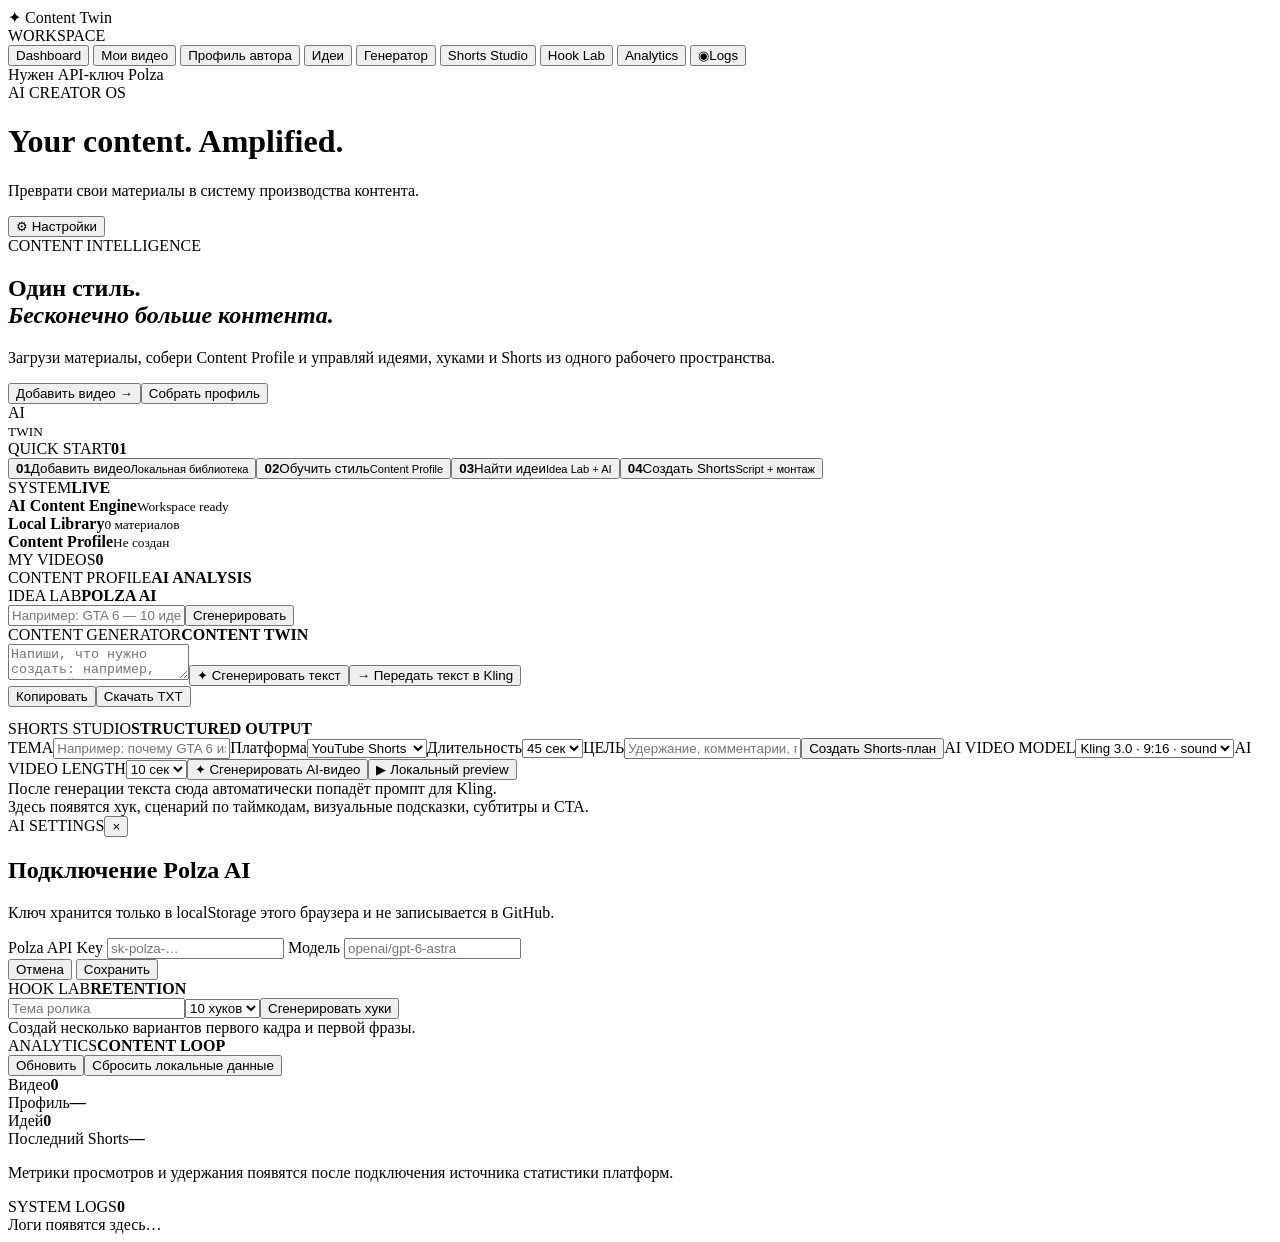
==== index.html @ 1556ced1 "Serve frontend from Vercel root" ====
<!doctype html><html lang="ru"><head><meta charset="UTF-8"><meta name="viewport" content="width=device-width,initial-scale=1"><title>AI Content Twin</title><link rel="stylesheet" href="/static/style.css"></head><body>
<div class="app-shell">
<aside class="sidebar">
  <div class="logo"><span>✦</span> Content Twin</div>
  <div class="side-label">WORKSPACE</div>
  <nav>
    <button class="active" data-section="dashboard">Dashboard</button>
    <button data-section="videos">Мои видео</button>
    <button data-section="profile">Профиль автора</button>
    <button data-section="ideas">Идеи</button>
    <button data-section="generator">Генератор</button>
    <button data-section="studio">Shorts Studio</button>
    <button data-section="hooks">Hook Lab</button>
    <button data-section="analytics">Analytics</button>
  <button class="nav-item" data-section="logs"><span>◉</span><span>Logs</span></button></nav>
  <div class="status"><i></i><span id="apiStatus">Нужен API-ключ Polza</span></div>
</aside>
<main class="main">
<header class="topbar"><div><span class="eyebrow">AI CREATOR OS</span><h1 id="pageTitle">Your content. Amplified.</h1><p id="pageSubtitle">Преврати свои материалы в систему производства контента.</p></div><button class="settings-btn" id="settingsBtn">⚙ Настройки</button></header>

<section id="dashboard" class="section">
<div class="hero-card"><div><span class="hero-kicker">CONTENT INTELLIGENCE</span><h2>Один стиль.<br><em>Бесконечно больше контента.</em></h2><p>Загрузи материалы, собери Content Profile и управляй идеями, хуками и Shorts из одного рабочего пространства.</p><div class="hero-actions"><button class="primary" data-jump="videos">Добавить видео →</button><button class="ghost" data-jump="profile">Собрать профиль</button></div></div><div class="hero-orb"><div class="orb-ring"></div><div class="orb-core">AI<br><small>TWIN</small></div></div></div>
<div class="dashboard-grid"><div class="card"><div class="cardhead"><span>QUICK START</span><b>01</b></div><div class="quick-grid"><button data-jump="videos"><strong>01</strong><span>Добавить видео</span><small>Локальная библиотека</small></button><button data-jump="profile"><strong>02</strong><span>Обучить стиль</span><small>Content Profile</small></button><button data-jump="ideas"><strong>03</strong><span>Найти идеи</span><small>Idea Lab + AI</small></button><button data-jump="studio"><strong>04</strong><span>Создать Shorts</span><small>Script + монтаж</small></button></div></div>
<div class="card system-card"><div class="cardhead"><span>SYSTEM</span><b>LIVE</b></div><div class="system-line"><i></i><div><strong>AI Content Engine</strong><small>Workspace ready</small></div></div><div class="system-line"><i></i><div><strong>Local Library</strong><small id="dashVideoState">0 материалов</small></div></div><div class="system-line"><i></i><div><strong>Content Profile</strong><small id="dashProfileState">Не создан</small></div></div></div></div>
</section>

<section id="videos" class="section hidden"><div class="card"><div class="cardhead"><span>MY VIDEOS</span><b id="videoCount">0</b></div><div id="videoList" class="video-list"></div></div></section><section id="profile" class="section hidden"><div class="card"><div class="cardhead"><span>CONTENT PROFILE</span><b>AI ANALYSIS</b></div><div id="fullProfile" class="profile-view"></div></div></section><section id="ideasSection" class="section hidden"><div class="card ideas"><div class="cardhead"><span>IDEA LAB</span><b>POLZA AI</b></div><div class="idea-form"><input id="topic" placeholder="Например: GTA 6 — 10 идей для Shorts"><button class="primary" id="generate">Сгенерировать</button></div><div id="ideas"></div></div></section><section id="generator" class="section hidden"><div class="card"><div class="cardhead"><span>CONTENT GENERATOR</span><b>CONTENT TWIN</b></div><div class="generator-form"><textarea id="generatorPrompt" placeholder="Напиши, что нужно создать: например, сценарий Shorts на 45 секунд про GTA 6 с сильным хуком."></textarea><button class="primary" id="generateContent">✦ Сгенерировать текст</button><button class="small hidden" id="sendGeneratedToVideo">→ Передать текст в Kling</button></div><div class="result-actions"><button class="small" id="copyGenerated">Копировать</button><button class="small" id="downloadGenerated">Скачать TXT</button></div><pre id="generatedContent" class="generated"></pre></div></section>
<section id="studio" class="section hidden"><div class="card"><div class="cardhead"><span>SHORTS STUDIO</span><b>STRUCTURED OUTPUT</b></div><div class="studio-grid"><div class="studio-controls"><label>ТЕМА</label><input id="studioTopic" placeholder="Например: почему GTA 6 изменит игровые трейлеры"><label>Платформа</label><select id="studioPlatform"><option>YouTube Shorts</option><option>TikTok</option><option>Instagram Reels</option></select><label>Длительность</label><select id="studioDuration"><option value="15">15 сек</option><option value="30">30 сек</option><option value="45" selected>45 сек</option><option value="60">60 сек</option></select><label>ЦЕЛЬ</label><input id="studioGoal" placeholder="Удержание, комментарии, подписка…"><button class="primary" id="createShort">Создать Shorts-план</button><label>AI VIDEO MODEL</label><select id="videoModel"><option value="kling/v3" selected>Kling 3.0 · 9:16 · sound</option></select><label>AI VIDEO LENGTH</label><select id="videoDuration"><option value="5">5 сек</option><option value="10" selected>10 сек</option><option value="15">15 сек</option></select><button class="primary" id="generateAiVideo">✦ Сгенерировать AI-видео</button><button class="ghost hidden" id="renderShort">▶ Локальный preview</button><div id="videoPromptPreview" class="video-prompt-preview">После генерации текста сюда автоматически попадёт промпт для Kling.</div><div id="videoGenerationStatus" class="video-generation-status"></div></div><div id="studioResult" class="studio-result"><div class="empty-state">Здесь появятся хук, сценарий по таймкодам, визуальные подсказки, субтитры и CTA.</div></div></div></div></section><div id="settingsModal" class="modal hidden">
  <div class="modal-card">
    <div class="cardhead"><span>AI SETTINGS</span><button class="close" id="closeSettingsTop">×</button></div>
    <h2>Подключение Polza AI</h2>
    <p>Ключ хранится только в localStorage этого браузера и не записывается в GitHub.</p>
    <label>Polza API Key</label>
    <input id="polzaKey" type="password" autocomplete="off" placeholder="sk-polza-…">
    <label>Модель</label>
    <input id="polzaModel" type="text" placeholder="openai/gpt-6-astra">
    <div class="modal-actions">
      <button class="small" id="closeSettings">Отмена</button>
      <button class="primary" id="saveSettings">Сохранить</button>
    </div>
  </div>
</div>
<section id="hooks" class="section hidden"><div class="card"><div class="cardhead"><span>HOOK LAB</span><b>RETENTION</b></div><div class="hook-lab-form"><input id="hookTopic" placeholder="Тема ролика"><select id="hookCount"><option value="5">5 хуков</option><option value="10" selected>10 хуков</option><option value="20">20 хуков</option></select><button class="primary" id="generateHooks">Сгенерировать хуки</button></div><div id="hookResults" class="hook-results"><div class="empty-state">Создай несколько вариантов первого кадра и первой фразы.</div></div></div></section><section id="analytics" class="section hidden"><div class="card"><div class="cardhead"><span>ANALYTICS</span><b>CONTENT LOOP</b></div><div class="analytics-actions"><button class="small" id="refreshAnalytics">Обновить</button><button class="small" id="resetWorkspace">Сбросить локальные данные</button></div><div class="analytics-grid"><div class="metric"><span>Видео</span><strong id="metricVideos">0</strong></div><div class="metric"><span>Профиль</span><strong id="metricProfile">—</strong></div><div class="metric"><span>Идей</span><strong id="metricIdeas">0</strong></div><div class="metric"><span>Последний Shorts</span><strong id="metricShort">—</strong></div></div><p class="analytics-note">Метрики просмотров и удержания появятся после подключения источника статистики платформ.</p></div></section><section id="logs" class="section hidden"><div class="card logs-card"><div class="cardhead"><span>SYSTEM LOGS</span><b id="logCount">0</b></div><div id="logWindow" class="log-window"><div class="log-empty">Логи появятся здесь…</div></div></div></section><script>
(function(){
  function bootUI(){
    document.querySelectorAll("nav button[data-section]").forEach(function(btn){
      btn.addEventListener("click",function(){
        var name=btn.dataset.section;
        document.querySelectorAll(".section").forEach(function(s){s.classList.add("hidden")});
        var target=document.getElementById(name==="ideas"?"ideasSection":name);
        if(target)target.classList.remove("hidden");
        document.querySelectorAll("nav button").forEach(function(b){b.classList.toggle("active",b===btn)});
      });
    });
    var settings=document.getElementById("settingsBtn");
    if(settings)settings.addEventListener("click",function(){
      var m=document.getElementById("settingsModal");if(m)m.classList.remove("hidden");
    });
    var close=document.getElementById("closeSettings");
    if(close)close.addEventListener("click",function(){
      var m=document.getElementById("settingsModal");if(m)m.classList.add("hidden");
    });
    var closeTop=document.getElementById("closeSettingsTop");
    if(closeTop)closeTop.addEventListener("click",function(){
      var m=document.getElementById("settingsModal");if(m)m.classList.add("hidden");
    });
  }
  if(document.readyState==="loading")document.addEventListener("DOMContentLoaded",bootUI);else bootUI();
})();
</script>
<script src="./static/app.js?v=20260919-03"></script>


</body></html>
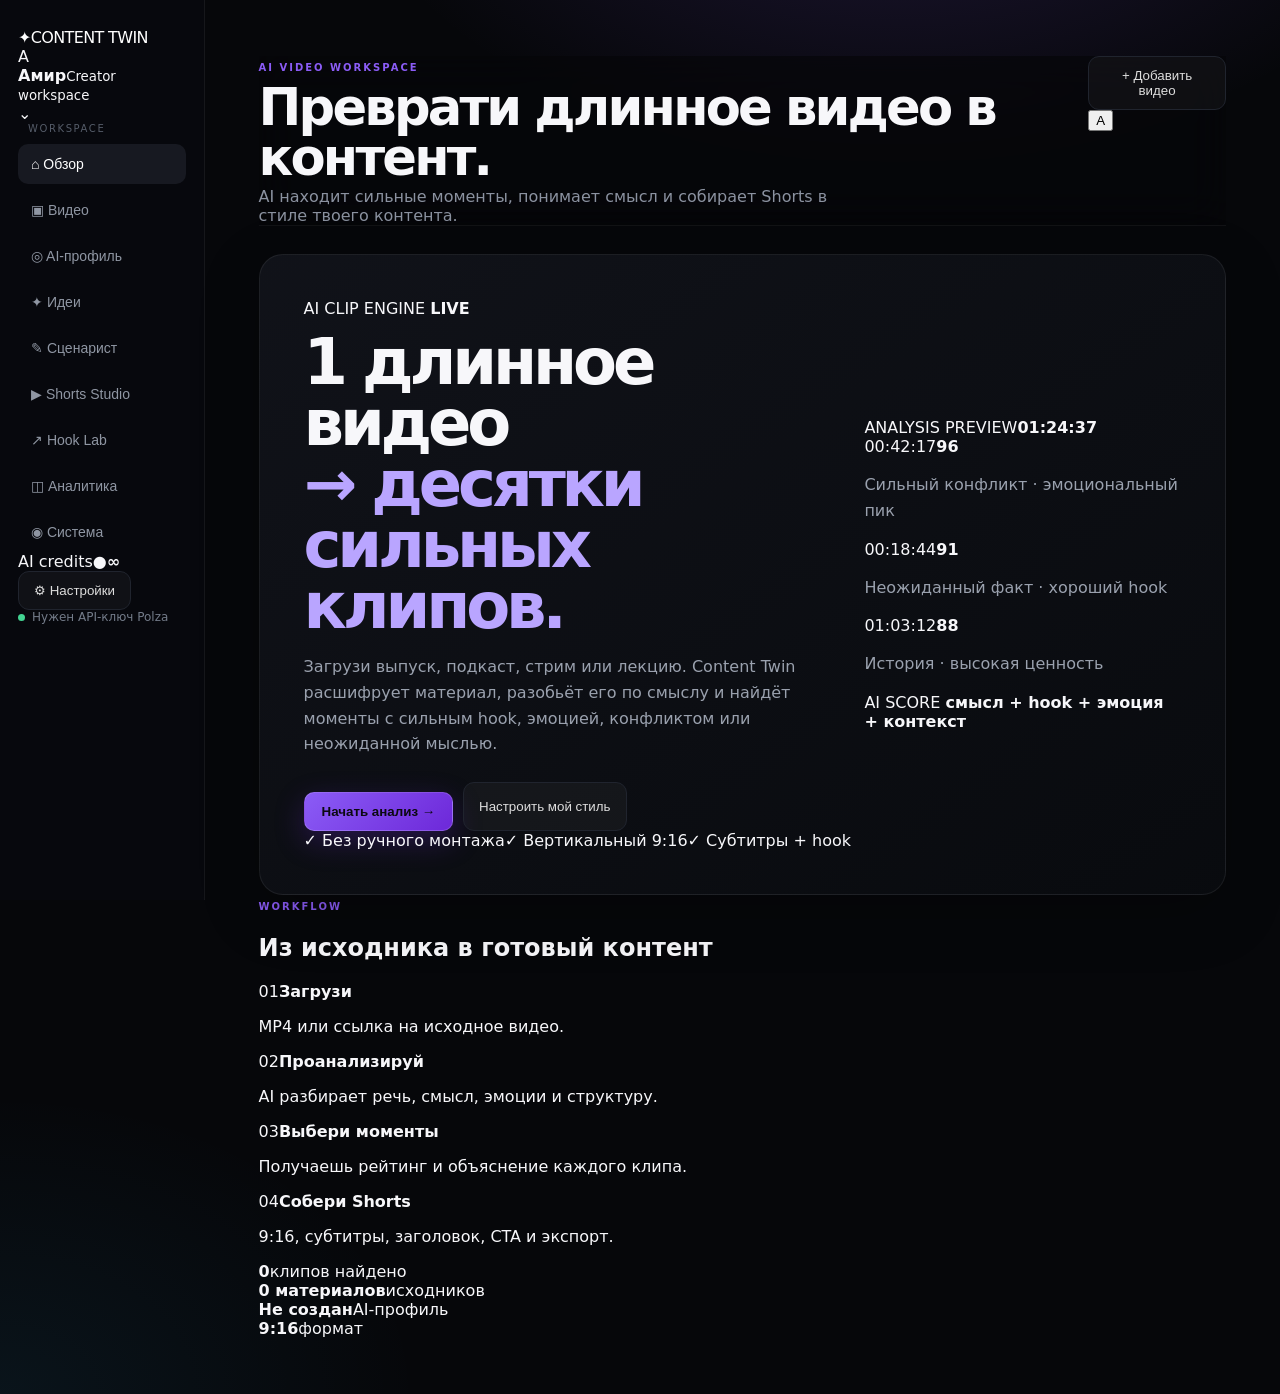
==== commit 40104f4e: "Redesign Content Twin as AI video clipping workspace" ====
--- a/index.html
+++ b/index.html
@@ -1,74 +1,144 @@
-<!doctype html><html lang="ru"><head><meta charset="UTF-8"><meta name="viewport" content="width=device-width,initial-scale=1"><title>AI Content Twin</title><link rel="stylesheet" href="/static/style.css"></head><body>
+<!doctype html>
+<html lang="ru">
+<head>
+<meta charset="UTF-8"><meta name="viewport" content="width=device-width,initial-scale=1">
+<title>Content Twin — AI Video Studio</title>
+<link rel="stylesheet" href="/static/style.css?v=20260921-01">
+</head>
+<body>
 <div class="app-shell">
-<aside class="sidebar">
-  <div class="logo"><span>✦</span> Content Twin</div>
-  <div class="side-label">WORKSPACE</div>
-  <nav>
-    <button class="active" data-section="dashboard">Dashboard</button>
-    <button data-section="videos">Мои видео</button>
-    <button data-section="profile">Профиль автора</button>
-    <button data-section="ideas">Идеи</button>
-    <button data-section="generator">Генератор</button>
-    <button data-section="studio">Shorts Studio</button>
-    <button data-section="hooks">Hook Lab</button>
-    <button data-section="analytics">Analytics</button>
-  <button class="nav-item" data-section="logs"><span>◉</span><span>Logs</span></button></nav>
-  <div class="status"><i></i><span id="apiStatus">Нужен API-ключ Polza</span></div>
-</aside>
-<main class="main">
-<header class="topbar"><div><span class="eyebrow">AI CREATOR OS</span><h1 id="pageTitle">Your content. Amplified.</h1><p id="pageSubtitle">Преврати свои материалы в систему производства контента.</p></div><button class="settings-btn" id="settingsBtn">⚙ Настройки</button></header>
+  <aside class="sidebar">
+    <div class="brand"><span class="brand-mark">✦</span><span>CONTENT TWIN</span></div>
+    <div class="workspace-switch"><span class="avatar">A</span><div><b>Амир</b><small>Creator workspace</small></div><span>⌄</span></div>
+    <div class="side-label">WORKSPACE</div>
+    <nav>
+      <button class="active" data-section="dashboard"><span>⌂</span> Обзор</button>
+      <button data-section="videos"><span>▣</span> Видео</button>
+      <button data-section="profile"><span>◎</span> AI-профиль</button>
+      <button data-section="ideas"><span>✦</span> Идеи</button>
+      <button data-section="generator"><span>✎</span> Сценарист</button>
+      <button data-section="studio"><span>▶</span> Shorts Studio</button>
+      <button data-section="hooks"><span>↗</span> Hook Lab</button>
+      <button data-section="analytics"><span>◫</span> Аналитика</button>
+      <button data-section="logs"><span>◉</span> Система</button>
+    </nav>
+    <div class="sidebar-bottom">
+      <div class="credits"><span>AI credits</span><b>●</b><strong>∞</strong></div>
+      <button class="settings-btn" id="settingsBtn">⚙ Настройки</button>
+      <div class="status"><i></i><span id="apiStatus">AI Engine</span></div>
+    </div>
+  </aside>
 
-<section id="dashboard" class="section">
-<div class="hero-card"><div><span class="hero-kicker">CONTENT INTELLIGENCE</span><h2>Один стиль.<br><em>Бесконечно больше контента.</em></h2><p>Загрузи материалы, собери Content Profile и управляй идеями, хуками и Shorts из одного рабочего пространства.</p><div class="hero-actions"><button class="primary" data-jump="videos">Добавить видео →</button><button class="ghost" data-jump="profile">Собрать профиль</button></div></div><div class="hero-orb"><div class="orb-ring"></div><div class="orb-core">AI<br><small>TWIN</small></div></div></div>
-<div class="dashboard-grid"><div class="card"><div class="cardhead"><span>QUICK START</span><b>01</b></div><div class="quick-grid"><button data-jump="videos"><strong>01</strong><span>Добавить видео</span><small>Локальная библиотека</small></button><button data-jump="profile"><strong>02</strong><span>Обучить стиль</span><small>Content Profile</small></button><button data-jump="ideas"><strong>03</strong><span>Найти идеи</span><small>Idea Lab + AI</small></button><button data-jump="studio"><strong>04</strong><span>Создать Shorts</span><small>Script + монтаж</small></button></div></div>
-<div class="card system-card"><div class="cardhead"><span>SYSTEM</span><b>LIVE</b></div><div class="system-line"><i></i><div><strong>AI Content Engine</strong><small>Workspace ready</small></div></div><div class="system-line"><i></i><div><strong>Local Library</strong><small id="dashVideoState">0 материалов</small></div></div><div class="system-line"><i></i><div><strong>Content Profile</strong><small id="dashProfileState">Не создан</small></div></div></div></div>
-</section>
+  <main class="main">
+    <header class="topbar">
+      <div><span class="eyebrow">AI VIDEO WORKSPACE</span><h1 id="pageTitle">Преврати длинное видео в контент.</h1><p id="pageSubtitle">AI находит сильные моменты, понимает смысл и собирает Shorts в стиле твоего контента.</p></div>
+      <div class="top-actions"><button class="ghost" data-jump="videos">+ Добавить видео</button><button class="profile-chip">A</button></div>
+    </header>
 
-<section id="videos" class="section hidden"><div class="card"><div class="cardhead"><span>MY VIDEOS</span><b id="videoCount">0</b></div><div id="videoList" class="video-list"></div></div></section><section id="profile" class="section hidden"><div class="card"><div class="cardhead"><span>CONTENT PROFILE</span><b>AI ANALYSIS</b></div><div id="fullProfile" class="profile-view"></div></div></section><section id="ideasSection" class="section hidden"><div class="card ideas"><div class="cardhead"><span>IDEA LAB</span><b>POLZA AI</b></div><div class="idea-form"><input id="topic" placeholder="Например: GTA 6 — 10 идей для Shorts"><button class="primary" id="generate">Сгенерировать</button></div><div id="ideas"></div></div></section><section id="generator" class="section hidden"><div class="card"><div class="cardhead"><span>CONTENT GENERATOR</span><b>CONTENT TWIN</b></div><div class="generator-form"><textarea id="generatorPrompt" placeholder="Напиши, что нужно создать: например, сценарий Shorts на 45 секунд про GTA 6 с сильным хуком."></textarea><button class="primary" id="generateContent">✦ Сгенерировать текст</button><button class="small hidden" id="sendGeneratedToVideo">→ Передать текст в Kling</button></div><div class="result-actions"><button class="small" id="copyGenerated">Копировать</button><button class="small" id="downloadGenerated">Скачать TXT</button></div><pre id="generatedContent" class="generated"></pre></div></section>
-<section id="studio" class="section hidden"><div class="card"><div class="cardhead"><span>SHORTS STUDIO</span><b>STRUCTURED OUTPUT</b></div><div class="studio-grid"><div class="studio-controls"><label>ТЕМА</label><input id="studioTopic" placeholder="Например: почему GTA 6 изменит игровые трейлеры"><label>Платформа</label><select id="studioPlatform"><option>YouTube Shorts</option><option>TikTok</option><option>Instagram Reels</option></select><label>Длительность</label><select id="studioDuration"><option value="15">15 сек</option><option value="30">30 сек</option><option value="45" selected>45 сек</option><option value="60">60 сек</option></select><label>ЦЕЛЬ</label><input id="studioGoal" placeholder="Удержание, комментарии, подписка…"><button class="primary" id="createShort">Создать Shorts-план</button><label>AI VIDEO MODEL</label><select id="videoModel"><option value="kling/v3" selected>Kling 3.0 · 9:16 · sound</option></select><label>AI VIDEO LENGTH</label><select id="videoDuration"><option value="5">5 сек</option><option value="10" selected>10 сек</option><option value="15">15 сек</option></select><button class="primary" id="generateAiVideo">✦ Сгенерировать AI-видео</button><button class="ghost hidden" id="renderShort">▶ Локальный preview</button><div id="videoPromptPreview" class="video-prompt-preview">После генерации текста сюда автоматически попадёт промпт для Kling.</div><div id="videoGenerationStatus" class="video-generation-status"></div></div><div id="studioResult" class="studio-result"><div class="empty-state">Здесь появятся хук, сценарий по таймкодам, визуальные подсказки, субтитры и CTA.</div></div></div></div></section><div id="settingsModal" class="modal hidden">
-  <div class="modal-card">
-    <div class="cardhead"><span>AI SETTINGS</span><button class="close" id="closeSettingsTop">×</button></div>
-    <h2>Подключение Polza AI</h2>
-    <p>Ключ хранится только в localStorage этого браузера и не записывается в GitHub.</p>
-    <label>Polza API Key</label>
-    <input id="polzaKey" type="password" autocomplete="off" placeholder="sk-polza-…">
-    <label>Модель</label>
-    <input id="polzaModel" type="text" placeholder="openai/gpt-6-astra">
-    <div class="modal-actions">
-      <button class="small" id="closeSettings">Отмена</button>
-      <button class="primary" id="saveSettings">Сохранить</button>
-    </div>
-  </div>
+    <section id="dashboard" class="section">
+      <div class="hero-card">
+        <div class="hero-copy">
+          <div class="hero-badge"><span></span> AI CLIP ENGINE <b>LIVE</b></div>
+          <h2>1 длинное видео<br><em>→ десятки сильных клипов.</em></h2>
+          <p>Загрузи выпуск, подкаст, стрим или лекцию. Content Twin расшифрует материал, разобьёт его по смыслу и найдёт моменты с сильным hook, эмоцией, конфликтом или неожиданной мыслью.</p>
+          <div class="hero-actions"><button class="primary big" data-jump="videos">Начать анализ <span>→</span></button><button class="ghost" data-jump="profile">Настроить мой стиль</button></div>
+          <div class="trust-row"><span>✓ Без ручного монтажа</span><span>✓ Вертикальный 9:16</span><span>✓ Субтитры + hook</span></div>
+        </div>
+        <div class="hero-preview">
+          <div class="preview-top"><span>ANALYSIS PREVIEW</span><b>01:24:37</b></div>
+          <div class="timeline"><i style="left:9%"></i><i style="left:22%"></i><i class="hot" style="left:43%"></i><i style="left:59%"></i><i class="hot" style="left:76%"></i><i style="left:89%"></i></div>
+          <div class="score-list">
+            <div><span>00:42:17</span><strong>96</strong><p>Сильный конфликт · эмоциональный пик</p></div>
+            <div><span>00:18:44</span><strong>91</strong><p>Неожиданный факт · хороший hook</p></div>
+            <div><span>01:03:12</span><strong>88</strong><p>История · высокая ценность</p></div>
+          </div>
+          <div class="preview-footer">AI SCORE <b>смысл + hook + эмоция + контекст</b></div>
+        </div>
+      </div>
+
+      <div class="section-head"><div><span class="eyebrow">WORKFLOW</span><h2>Из исходника в готовый контент</h2></div></div>
+      <div class="workflow-grid">
+        <div class="workflow-card"><span>01</span><b>Загрузи</b><p>MP4 или ссылка на исходное видео.</p></div>
+        <div class="workflow-card"><span>02</span><b>Проанализируй</b><p>AI разбирает речь, смысл, эмоции и структуру.</p></div>
+        <div class="workflow-card"><span>03</span><b>Выбери моменты</b><p>Получаешь рейтинг и объяснение каждого клипа.</p></div>
+        <div class="workflow-card"><span>04</span><b>Собери Shorts</b><p>9:16, субтитры, заголовок, CTA и экспорт.</p></div>
+      </div>
+      <div class="stats-strip"><div><strong id="dashClips">0</strong><span>клипов найдено</span></div><div><strong id="dashVideoState">0</strong><span>исходников</span></div><div><strong id="dashProfileState">—</strong><span>AI-профиль</span></div><div><strong>9:16</strong><span>формат</span></div></div>
+    </section>
+
+    <section id="videos" class="section hidden">
+      <div class="page-heading"><div><span class="eyebrow">SOURCE LIBRARY</span><h2>Мои видео</h2><p>Добавь исходник или вставь ссылку. После этого запусти AI-анализ.</p></div></div>
+      <div class="upload-layout">
+        <div class="upload-card" id="dropzone">
+          <div class="upload-icon">↑</div><h3>Перетащи видео сюда</h3><p>или выбери файл с компьютера</p>
+          <input id="fileInput" type="file" accept="video/*" multiple hidden>
+          <button class="primary" id="pick">Выбрать видео</button>
+          <div class="upload-meta">MP4 · MOV · WebM · локально в браузере</div>
+          <div id="uploads"></div>
+        </div>
+        <div class="link-card">
+          <div class="mini-label">VIDEO URL</div><input id="sourceUrl" placeholder="https://youtube.com/watch?v=...">
+          <button class="ghost wide" id="analyzeUrl">Добавить ссылку →</button>
+          <div class="source-note">Поддержка URL зависит от подключённого источника. Для локального MVP используй файл.</div>
+        </div>
+      </div>
+      <div class="library-card card"><div class="cardhead"><span>LIBRARY</span><b id="videoCount">0</b></div><div id="videoList" class="video-list"></div></div>
+      <div class="analysis-panel card"><div class="cardhead"><span>AI ANALYSIS</span><b id="analysisState">READY</b></div><div class="analysis-placeholder"><div class="scan-ring">✦</div><h3>Готово к анализу</h3><p>Когда backend обработки видео будет подключён, здесь появятся транскрипция, таймкоды, спикеры и рейтинг фрагментов.</p><button class="primary" id="startAnalysis">Запустить анализ</button></div></div>
+    </section>
+
+    <section id="profile" class="section hidden">
+      <div class="page-heading"><div><span class="eyebrow">CONTENT INTELLIGENCE</span><h2>AI-профиль автора</h2><p>Дай Twin примеры твоей речи — он соберёт стиль, хуки и правила генерации.</p></div></div>
+      <div class="profile-layout">
+        <div class="card profile-input-card"><div class="cardhead"><span>SOURCE TRANSCRIPT</span><b>01</b></div><textarea id="sourceTranscript" class="source-input" placeholder="Вставь расшифровку одного или нескольких своих роликов…"></textarea><button class="primary wide" id="buildProfile">✦ Построить AI-профиль</button><div id="profileState" class="inline-state">Не создан</div></div>
+        <div class="card profile-output-card"><div class="cardhead"><span>PROFILE</span><b>AI ANALYSIS</b></div><div id="profileEmpty" class="analysis-placeholder"><div class="scan-ring">◎</div><h3>Профиль ещё не создан</h3><p>После анализа здесь появятся голос, тон, темп, темы, hook patterns и правила генерации.</p></div><div id="profileView" class="profile-view hidden"></div></div>
+      </div>
+      <div class="card"><div class="cardhead"><span>FULL PROFILE</span><b>CONTENT TWIN</b></div><div id="fullProfile" class="profile-view"></div></div>
+    </section>
+
+    <section id="ideasSection" class="section hidden">
+      <div class="page-heading"><div><span class="eyebrow">IDEA ENGINE</span><h2>Idea Lab</h2><p>Генерируй идеи, опираясь на тему и твой Content Profile.</p></div></div>
+      <div class="card idea-hero"><div><span class="hero-badge"><span></span> POLZA AI</span><h3>Что будем превращать в Shorts?</h3><p>Укажи тему — AI предложит форматы, углы подачи и сильные первые фразы.</p></div><div class="idea-form"><input id="topic" placeholder="Например: 10 ошибок начинающего блогера"><button class="primary" id="generate">Сгенерировать идеи →</button></div></div>
+      <div id="ideas" class="ideas-grid"></div>
+    </section>
+
+    <section id="generator" class="section hidden">
+      <div class="page-heading"><div><span class="eyebrow">AI WRITER</span><h2>Сценарист</h2><p>Собери сценарий в голосе твоего Content Twin.</p></div></div>
+      <div class="generator-layout"><div class="card"><div class="cardhead"><span>PROMPT</span><b>CONTENT TWIN</b></div><textarea id="generatorPrompt" class="source-input" placeholder="Например: сценарий Shorts на 45 секунд про то, почему люди бросают вести блог. Нужен сильный hook и CTA."></textarea><button class="primary wide" id="generateContent">✦ Сгенерировать сценарий</button><button class="ghost wide hidden" id="sendGeneratedToVideo">→ Передать в Shorts Studio</button></div><div class="card result-card"><div class="cardhead"><span>OUTPUT</span><b>AI</b></div><div class="result-actions"><button class="small" id="copyGenerated">Копировать</button><button class="small" id="downloadGenerated">TXT</button></div><pre id="generatedContent" class="generated">Здесь появится результат…</pre></div></div>
+    </section>
+
+    <section id="studio" class="section hidden">
+      <div class="page-heading"><div><span class="eyebrow">SHORT-FORM PRODUCTION</span><h2>Shorts Studio</h2><p>От идеи до структурированного ролика: hook → beats → визуал → captions → CTA.</p></div></div>
+      <div class="studio-grid"><div class="card studio-controls"><div class="cardhead"><span>SETUP</span><b>01</b></div><label>ТЕМА</label><input id="studioTopic" placeholder="Тема ролика"><label>ПЛАТФОРМА</label><select id="studioPlatform"><option>YouTube Shorts</option><option>TikTok</option><option>Instagram Reels</option></select><label>ДЛИТЕЛЬНОСТЬ</label><select id="studioDuration"><option value="15">15 сек</option><option value="30">30 сек</option><option value="45" selected>45 сек</option><option value="60">60 сек</option></select><label>ЦЕЛЬ</label><input id="studioGoal" placeholder="Удержание, комментарии, подписка…"><button class="primary wide" id="createShort">Создать план →</button><div class="divider"></div><label>AI VIDEO MODEL</label><select id="videoModel"><option value="kling/v3" selected>Kling 3.0 · 9:16 · sound</option></select><label>AI VIDEO LENGTH</label><select id="videoDuration"><option value="5">5 сек</option><option value="10" selected>10 сек</option><option value="15">15 сек</option></select><button class="ghost wide" id="generateAiVideo">✦ Сгенерировать AI-видео</button><div id="videoGenerationStatus" class="video-generation-status"></div></div><div class="card studio-result-wrap"><div class="cardhead"><span>OUTPUT</span><b>STRUCTURED</b></div><div id="videoPromptPreview" class="video-prompt-preview">Промпт для Kling появится после генерации.</div><div id="studioResult" class="studio-result"><div class="empty-state"><div class="scan-ring">▶</div><h3>Создай первый Shorts-план</h3><p>Здесь появятся hook, сценарий по таймкодам, визуальные подсказки, субтитры и CTA.</p></div></div></div></div>
+    </section>
+
+    <section id="hooks" class="section hidden"><div class="page-heading"><div><span class="eyebrow">RETENTION LAB</span><h2>Hook Lab</h2><p>Создай несколько вариантов первых секунд и сравни их по структуре.</p></div></div><div class="card"><div class="hook-lab-form"><input id="hookTopic" placeholder="Тема ролика"><select id="hookCount"><option value="5">5 хуков</option><option value="10" selected>10 хуков</option><option value="20">20 хуков</option></select><button class="primary" id="generateHooks">Сгенерировать</button></div><div id="hookResults" class="hook-results"><div class="empty-state">Готово к тестированию hooks.</div></div></div></section>
+
+    <section id="analytics" class="section hidden"><div class="page-heading"><div><span class="eyebrow">CONTENT LOOP</span><h2>Аналитика</h2><p>Здесь будет цикл: опубликовано → просмотры → удержание → новые hooks.</p></div></div><div class="analytics-grid"><div class="metric"><span>Видео</span><strong id="metricVideos">0</strong></div><div class="metric"><span>Профиль</span><strong id="metricProfile">—</strong></div><div class="metric"><span>Идей</span><strong id="metricIdeas">0</strong></div><div class="metric"><span>Последний Shorts</span><strong id="metricShort">—</strong></div></div><div class="card analytics-card"><div class="cardhead"><span>PERFORMANCE LOOP</span><b>COMING NEXT</b></div><div class="analysis-placeholder"><div class="scan-ring">◫</div><h3>Подключим реальные метрики</h3><p>Просмотры, лайки, комментарии и удержание будут использоваться для следующего цикла генерации.</p></div></div><div class="analytics-actions"><button class="small" id="refreshAnalytics">Обновить</button><button class="small" id="resetWorkspace">Сбросить локальные данные</button></div></section>
+
+    <section id="logs" class="section hidden"><div class="page-heading"><div><span class="eyebrow">SYSTEM</span><h2>Журнал</h2><p>Диагностика AI Engine и действий интерфейса.</p></div></div><div class="card logs-card"><div class="cardhead"><span>SYSTEM LOGS</span><b id="logCount">0</b></div><div id="logWindow" class="log-window"><div class="log-empty">Логи появятся здесь…</div></div></div></section>
+  </main>
 </div>
-<section id="hooks" class="section hidden"><div class="card"><div class="cardhead"><span>HOOK LAB</span><b>RETENTION</b></div><div class="hook-lab-form"><input id="hookTopic" placeholder="Тема ролика"><select id="hookCount"><option value="5">5 хуков</option><option value="10" selected>10 хуков</option><option value="20">20 хуков</option></select><button class="primary" id="generateHooks">Сгенерировать хуки</button></div><div id="hookResults" class="hook-results"><div class="empty-state">Создай несколько вариантов первого кадра и первой фразы.</div></div></div></section><section id="analytics" class="section hidden"><div class="card"><div class="cardhead"><span>ANALYTICS</span><b>CONTENT LOOP</b></div><div class="analytics-actions"><button class="small" id="refreshAnalytics">Обновить</button><button class="small" id="resetWorkspace">Сбросить локальные данные</button></div><div class="analytics-grid"><div class="metric"><span>Видео</span><strong id="metricVideos">0</strong></div><div class="metric"><span>Профиль</span><strong id="metricProfile">—</strong></div><div class="metric"><span>Идей</span><strong id="metricIdeas">0</strong></div><div class="metric"><span>Последний Shorts</span><strong id="metricShort">—</strong></div></div><p class="analytics-note">Метрики просмотров и удержания появятся после подключения источника статистики платформ.</p></div></section><section id="logs" class="section hidden"><div class="card logs-card"><div class="cardhead"><span>SYSTEM LOGS</span><b id="logCount">0</b></div><div id="logWindow" class="log-window"><div class="log-empty">Логи появятся здесь…</div></div></div></section><script>
+
+<div id="settingsModal" class="modal hidden"><div class="modal-card"><div class="cardhead"><span>AI SETTINGS</span><button class="close" id="closeSettingsTop">×</button></div><h2>Polza AI</h2><p>Сервер использует переменную <b>POLZA_API_KEY</b>. Ключ не нужно публиковать в GitHub.</p><label>Локальный ключ (не обязателен)</label><input id="polzaKey" type="password" autocomplete="off" placeholder="оставь пустым для server proxy"><label>Модель</label><input id="polzaModel" type="text" placeholder="openai/gpt-6-astra"><div class="modal-actions"><button class="small" id="closeSettings">Закрыть</button><button class="primary" id="saveSettings">Сохранить</button></div></div></div>
+
+<script>
 (function(){
-  function bootUI(){
-    document.querySelectorAll("nav button[data-section]").forEach(function(btn){
-      btn.addEventListener("click",function(){
-        var name=btn.dataset.section;
-        document.querySelectorAll(".section").forEach(function(s){s.classList.add("hidden")});
-        var target=document.getElementById(name==="ideas"?"ideasSection":name);
-        if(target)target.classList.remove("hidden");
-        document.querySelectorAll("nav button").forEach(function(b){b.classList.toggle("active",b===btn)});
-      });
-    });
-    var settings=document.getElementById("settingsBtn");
-    if(settings)settings.addEventListener("click",function(){
-      var m=document.getElementById("settingsModal");if(m)m.classList.remove("hidden");
-    });
-    var close=document.getElementById("closeSettings");
-    if(close)close.addEventListener("click",function(){
-      var m=document.getElementById("settingsModal");if(m)m.classList.add("hidden");
-    });
-    var closeTop=document.getElementById("closeSettingsTop");
-    if(closeTop)closeTop.addEventListener("click",function(){
-      var m=document.getElementById("settingsModal");if(m)m.classList.add("hidden");
-    });
+  function show(name){
+    document.querySelectorAll(".section").forEach(s=>s.classList.add("hidden"));
+    const target=document.getElementById(name==="ideas"?"ideasSection":name); if(target)target.classList.remove("hidden");
+    document.querySelectorAll("nav button[data-section]").forEach(b=>b.classList.toggle("active",b.dataset.section===name));
+    const titles={dashboard:"Преврати длинное видео в контент.",videos:"Медиатека исходников",profile:"AI-профиль автора",ideas:"Идеи, которые можно снять",generator:"Сценарист Content Twin",studio:"Shorts Studio",hooks:"Hook Lab",analytics:"Твой content loop",logs:"Система и диагностика"};
+    const p=document.getElementById("pageTitle"); if(p)p.textContent=titles[name]||"Content Twin";
   }
-  if(document.readyState==="loading")document.addEventListener("DOMContentLoaded",bootUI);else bootUI();
+  document.querySelectorAll("nav button[data-section]").forEach(b=>b.addEventListener("click",()=>show(b.dataset.section)));
+  document.querySelectorAll("[data-jump]").forEach(b=>b.addEventListener("click",()=>show(b.dataset.jump)));
+  const m=document.getElementById("settingsModal");
+  document.getElementById("settingsBtn")?.addEventListener("click",()=>m.classList.remove("hidden"));
+  document.getElementById("closeSettings")?.addEventListener("click",()=>m.classList.add("hidden"));
+  document.getElementById("closeSettingsTop")?.addEventListener("click",()=>m.classList.add("hidden"));
+  document.getElementById("analyzeUrl")?.addEventListener("click",()=>{const v=document.getElementById("sourceUrl")?.value.trim();if(v){localStorage.setItem("CONTENT_TWIN_SOURCE_URL",v);document.getElementById("analysisState").textContent="URL SAVED";}});
+  document.getElementById("startAnalysis")?.addEventListener("click",()=>{document.getElementById("analysisState").textContent="BACKEND REQUIRED";});
 })();
 </script>
-<script src="./static/app.js?v=20260919-03"></script>
-
-
+<script src="./static/app.js?v=20260921-01"></script>
 </body></html>
--- a/static/style.css
+++ b/static/style.css
@@ -0,0 +1,51 @@
+*{box-sizing:border-box}body{margin:0;background:#090a0d;color:#f3f4f6;font-family:Inter,system-ui,sans-serif}.app{display:flex;min-height:100vh}aside{width:240px;border-right:1px solid #1d2027;padding:28px 18px;display:flex;flex-direction:column;background:#0b0c10}.logo{font-weight:800;font-size:18px;margin:0 10px 42px}.logo:first-letter{color:#a78bfa}nav{display:grid;gap:6px}nav button{background:transparent;border:0;color:#8f96a3;text-align:left;padding:12px 13px;border-radius:10px;font-size:14px;cursor:pointer}nav button.active,nav button:hover{background:#171921;color:#fff}.status{margin-top:auto;color:#737b89;font-size:12px}.status i{display:inline-block;width:7px;height:7px;border-radius:50%;background:#42d392;margin-right:7px}main{max-width:1200px;width:100%;margin:auto;padding:56px 54px}header{display:flex;justify-content:space-between;gap:30px;margin-bottom:40px}.eyebrow,.cardhead{letter-spacing:.12em;font-size:11px;color:#777f8d;font-weight:700}h1{font-size:52px;line-height:1.02;margin:8px 0 18px;letter-spacing:-.04em}h1 em{font-style:normal;color:#a78bfa}.sub{color:#8f96a3;line-height:1.6;max-width:650px}.pill{border:1px solid #272b35;background:#111319;border-radius:999px;padding:9px 13px;font-size:12px;color:#aeb5c1;height:max-content}.grid{display:grid;grid-template-columns:1.1fr .9fr;gap:18px}.card{background:#101116;border:1px solid #20232c;border-radius:18px;padding:24px}.upload{min-height:330px;border-style:dashed;text-align:center;display:flex;flex-direction:column;align-items:center;justify-content:center}.icon{width:50px;height:50px;border-radius:14px;background:#1b1727;color:#b99aff;display:grid;place-items:center;font-size:25px}.card h2{margin:10px 0 8px}.card p{color:#858d9a;line-height:1.5;font-size:14px}.primary,.small{border:0;border-radius:10px;background:#a78bfa;color:#0b0910;font-weight:800;padding:11px 17px;cursor:pointer;margin-top:10px}.small{padding:7px 10px;font-size:11px;margin:0}.cardhead{display:flex;justify-content:space-between}.cardhead b{color:#b99aff;font-size:11px}.profile-empty{text-align:center;padding:55px 10px}.profile-empty div{font-size:42px;color:#a78bfa}.ideas{margin-top:18px}.idea-form{display:flex;gap:10px;margin-top:20px}.idea-form input,.generator-form textarea{flex:1;background:#0a0b0f;border:1px solid #292d37;border-radius:10px;color:#fff;padding:13px 14px;outline:none}.idea-form input:focus,.generator-form textarea:focus{border-color:#a78bfa}.idea{border-top:1px solid #20232c;padding:18px 0}.idea h3{margin:0 0 6px}.idea p{margin:5px 0}.tag{font-size:11px;color:#a78bfa}.uploadrow{width:100%;max-width:450px;text-align:left;background:#171921;border-radius:10px;padding:10px;margin-top:10px;font-size:12px}.video-list{display:grid;gap:8px;margin-top:16px}.video-row{display:flex;align-items:center;justify-content:space-between;background:#171921;border-radius:10px;padding:13px}.video-row small{display:block;color:#737b89;margin-top:4px}.profile-view{display:grid;gap:10px;margin-top:18px}.profile-item{background:#171921;border-radius:10px;padding:13px}.profile-item b{color:#b99aff;font-size:11px;text-transform:uppercase}.profile-item p{margin:6px 0 0}.generator-form{display:grid;gap:10px;margin-top:18px}.generator-form textarea{min-height:150px;resize:vertical}.generated{white-space:pre-wrap;color:#dfe2e8;line-height:1.55;background:#0a0b0f;border-radius:10px;padding:16px;margin-top:16px}.hidden{display:none!important}@media(max-width:800px){aside{display:none}main{padding:28px 18px}h1{font-size:40px}.grid{grid-template-columns:1fr}header{display:block}.pill{display:inline-block;margin-top:20px}.idea-form{flex-direction:column}}.head-actions{display:flex;align-items:flex-start;gap:10px}.settings{border:1px solid #292d37;background:#111319;color:#dfe2e8;border-radius:10px;padding:9px 12px;font-size:12px;cursor:pointer}.settings:hover{border-color:#a78bfa}.modal{position:fixed;inset:0;background:rgba(0,0,0,.72);display:grid;place-items:center;padding:20px;z-index:20}.modal-card{width:min(480px,100%);background:#101116;border:1px solid #292d37;border-radius:18px;padding:24px;box-shadow:0 25px 80px rgba(0,0,0,.45)}.modal-card h2{margin:20px 0 8px}.modal-card label{display:block;color:#858d9a;font-size:12px;margin:16px 0 7px}.modal-card input{width:100%;background:#0a0b0f;border:1px solid #292d37;border-radius:10px;color:#fff;padding:12px;outline:none}.modal-card input:focus{border-color:#a78bfa}.modal-card p{font-size:13px}.close{border:0;background:transparent;color:#858d9a;font-size:24px;cursor:pointer}.modal-actions{display:flex;justify-content:flex-end;gap:8px;margin-top:18px}.modal-actions .primary{margin-top:0}.modal-actions .small{margin-top:0}@media(max-width:800px){.head-actions{display:block}.settings{margin-top:15px}}.source-input{width:100%;min-height:130px;margin-top:12px;background:#0a0b0f;border:1px solid #292d37;border-radius:10px;color:#fff;padding:13px 14px;outline:none;resize:vertical}.source-input:focus{border-color:#a78bfa}.studio-grid{display:grid;grid-template-columns:300px 1fr;gap:22px;margin-top:20px}.studio-controls{display:grid;align-content:start;gap:8px}.studio-controls label{font-size:12px;color:#858d9a;margin-top:5px}.studio-controls input,.studio-controls select{background:#0a0b0f;border:1px solid #292d37;border-radius:10px;color:#fff;padding:12px;outline:none}.studio-result{min-height:400px;background:#0a0b0f;border:1px solid #20232c;border-radius:12px;padding:18px}.empty-state{color:#737b89;text-align:center;padding:90px 20px}.studio-output h2{margin-top:0}.studio-output h3{margin-top:22px}.hook{border-left:3px solid #a78bfa;padding:10px 14px;background:#111319;border-radius:0 10px 10px 0}.hook p{margin:6px 0}.beat{display:flex;gap:14px;border-top:1px solid #20232c;padding:12px 0}.beat>b{color:#b99aff;min-width:58px}.beat small{display:block;color:#858d9a;line-height:1.5;margin-top:4px}@media(max-width:800px){.studio-grid{grid-template-columns:1fr}}.result-actions{display:flex;gap:8px;justify-content:flex-end;margin:12px 0}.result-actions .small{margin:0}@media(max-width:500px){.result-actions{justify-content:stretch}.result-actions .small{flex:1}}
+.side-label{font-size:10px;letter-spacing:.16em;color:#555c69;margin:0 10px 10px}.logo span{color:#a78bfa}.hook-lab-form{display:grid;grid-template-columns:1fr 150px auto;gap:10px;margin-top:20px}.hook-lab-form input,.hook-lab-form select{background:#0a0b0f;border:1px solid #292d37;border-radius:10px;color:#fff;padding:13px}.hook-results{display:grid;gap:10px;margin-top:20px}.hook-card{display:flex;gap:14px;padding:16px;background:#171921;border:1px solid #20232c;border-radius:12px}.hook-card>span{font-weight:800;color:#a78bfa}.hook-card strong{font-size:15px}.hook-card p,.hook-card small{display:block;margin:6px 0;color:#858d9a}.analytics-grid{display:grid;grid-template-columns:repeat(4,1fr);gap:12px;margin-top:22px}.metric{background:#171921;border:1px solid #20232c;border-radius:14px;padding:18px}.metric span{display:block;color:#737b89;font-size:11px;text-transform:uppercase;letter-spacing:.08em}.metric strong{display:block;font-size:28px;margin-top:10px}.analytics-note{margin-top:20px!important}@media(max-width:800px){.hook-lab-form,.analytics-grid{grid-template-columns:1fr}.hook-lab-form .primary{width:100%}}.analytics-actions{display:flex;gap:8px;justify-content:flex-end;margin:-4px 0 16px}.analytics-actions .small{margin:0}@media(max-width:500px){.analytics-actions{justify-content:stretch}.analytics-actions .small{flex:1}}
+:root{--bg:#07080b;--panel:#0e1015;--panel2:#13161d;--line:#242833;--text:#f4f5f7;--muted:#7d8492;--accent:#a78bfa;--accent2:#7c5cff}
+body{background:radial-gradient(circle at 75% -10%,rgba(124,92,255,.13),transparent 32%),#07080b}
+.app-shell{display:flex;min-height:100vh}
+.sidebar{background:rgba(10,11,15,.88);backdrop-filter:blur(20px);border-right:1px solid var(--line);position:sticky;top:0;height:100vh}
+.logo{font-weight:800;letter-spacing:-.03em}
+.main{min-width:0}
+.topbar{display:flex!important;align-items:flex-start;justify-content:space-between;gap:24px;margin-bottom:28px}
+.eyebrow,.hero-kicker{font-size:10px;letter-spacing:.2em;color:var(--accent);font-weight:800}
+.topbar h1{margin:7px 0 5px;font-size:clamp(34px,4vw,56px);letter-spacing:-.055em;line-height:.98}
+.topbar p{color:var(--muted);margin:0;max-width:600px}
+.settings-btn,.ghost{background:rgba(255,255,255,.035);border:1px solid var(--line);color:#ddd;padding:11px 15px;border-radius:11px}
+.hero-card{position:relative;overflow:hidden;min-height:360px;border:1px solid #292d38;border-radius:24px;padding:44px;background:linear-gradient(120deg,#101219,#0b0c11 62%,#171326);display:flex;align-items:center;justify-content:space-between}
+.hero-card:after{content:"";position:absolute;width:500px;height:500px;border-radius:50%;right:-230px;top:-230px;background:radial-gradient(circle,rgba(167,139,250,.18),transparent 65%);pointer-events:none}
+.hero-card h2{font-size:clamp(38px,5vw,68px);line-height:.95;letter-spacing:-.065em;margin:14px 0 18px;max-width:720px}
+.hero-card h2 em{font-style:normal;color:#b9a5ff}
+.hero-card p{color:#9aa1ae;max-width:580px;line-height:1.6}
+.hero-actions{display:flex;gap:10px;margin-top:25px}.hero-actions button{cursor:pointer}
+.hero-orb{width:220px;height:220px;border-radius:50%;position:relative;display:grid;place-items:center;margin-right:5%;background:radial-gradient(circle,#1c1730 0 28%,transparent 29%);border:1px solid #302a46;box-shadow:0 0 80px rgba(124,92,255,.16)}
+.orb-ring{position:absolute;inset:18px;border:1px solid #453a63;border-radius:50%;border-left-color:transparent;animation:spin 10s linear infinite}.orb-core{text-align:center;font-size:28px;font-weight:900;letter-spacing:-.08em;color:#c7b9ff}.orb-core small{font-size:8px;letter-spacing:.3em;color:#777}
+@keyframes spin{to{transform:rotate(360deg)}}
+.dashboard-grid{display:grid;grid-template-columns:1.5fr 1fr;gap:16px;margin-top:16px}
+.quick-grid{display:grid;grid-template-columns:1fr 1fr;gap:9px}.quick-grid button{background:#11141a;border:1px solid #20242d;border-radius:13px;text-align:left;padding:16px;color:#fff;cursor:pointer;transition:.2s}.quick-grid button:hover{border-color:#514475;transform:translateY(-1px)}.quick-grid strong{display:block;color:#8069c8;font-size:11px}.quick-grid span{display:block;font-weight:700;margin-top:8px}.quick-grid small{display:block;color:#6f7683;margin-top:4px}
+.system-line{display:flex;align-items:center;gap:12px;padding:15px 0;border-bottom:1px solid #1e2129}.system-line:last-child{border:0}.system-line i{width:7px;height:7px;border-radius:50%;background:#8e7aff;box-shadow:0 0 12px #8e7aff}.system-line strong,.system-line small{display:block}.system-line small{color:#6f7683;margin-top:3px}
+@media(max-width:800px){.app-shell{display:block}.sidebar{position:relative;height:auto;border-right:0;border-bottom:1px solid var(--line)}.sidebar nav{display:flex;overflow:auto}.sidebar nav button{white-space:nowrap}.topbar{display:block!important}.settings-btn{margin-top:18px}.hero-card{padding:28px;min-height:0}.hero-orb{display:none}.dashboard-grid{grid-template-columns:1fr}}
+
+.video-generation-status{margin-top:10px;min-height:18px;color:#8f96a3;font-size:12px}.video-generation-status .video-error{color:#ff8b9e}.ai-video-result{margin-top:18px;padding-top:18px;border-top:1px solid #20232c}.video-result-head{display:flex;justify-content:space-between;gap:10px;margin-bottom:10px}.video-result-head strong{color:#b9a5ff;letter-spacing:.12em;font-size:11px}.video-result-head span{color:#737b89;font-size:11px}.ai-video-result video{display:block;width:min(420px,100%);aspect-ratio:9/16;object-fit:cover;background:#050608;border:1px solid #292d37;border-radius:14px}.ai-video-result .result-actions{justify-content:flex-start}.ai-video-result a{display:inline-block;text-decoration:none}@media(max-width:800px){.ai-video-result video{width:100%}}/* Creator OS visual refresh */
+:root{--bg:#06070a;--panel:#0b0d12;--panel2:#10131a;--line:#20242e;--text:#f7f7fa;--muted:#8b92a0;--accent:#8b5cf6;--accent2:#c084fc;--good:#54d6a0}
+body{background:radial-gradient(900px 500px at 70% -10%,rgba(139,92,246,.18),transparent 60%),radial-gradient(700px 500px at 0% 100%,rgba(56,189,248,.07),transparent 60%),#06070a;color:var(--text)}
+.sidebar{background:rgba(8,10,14,.88);border-right:1px solid rgba(255,255,255,.06);backdrop-filter:blur(24px)}
+.brand{letter-spacing:-.04em}.brand span{color:#fff}.nav button{border:1px solid transparent;color:#8f96a4}.nav button:hover,.nav button.active{background:linear-gradient(90deg,rgba(139,92,246,.16),rgba(139,92,246,.04));border-color:rgba(139,92,246,.22);color:#fff}
+.topbar{background:rgba(6,7,10,.68);backdrop-filter:blur(20px);border-bottom:1px solid rgba(255,255,255,.05)}
+.card,.hero-card,.quick-card{background:linear-gradient(145deg,rgba(17,19,26,.96),rgba(9,11,15,.96));border:1px solid rgba(255,255,255,.07);box-shadow:0 18px 60px rgba(0,0,0,.24)}
+.hero-card{overflow:hidden;position:relative}.hero-card:after{content:"";position:absolute;inset:auto -15% -55% 35%;height:330px;background:radial-gradient(circle,rgba(139,92,246,.2),transparent 68%);pointer-events:none}
+.hero-orb{filter:drop-shadow(0 0 35px rgba(139,92,246,.35))}
+button.primary{background:linear-gradient(135deg,#8b5cf6,#6d28d9);border:1px solid rgba(255,255,255,.16);box-shadow:0 10px 30px rgba(109,40,217,.28)}
+button.primary:hover{transform:translateY(-1px);filter:brightness(1.08)}
+input,textarea,select{background:#080a0e!important;border:1px solid #272b35!important;color:#f4f4f7!important;border-radius:12px!important}
+input:focus,textarea:focus,select:focus{outline:none;border-color:#8b5cf6!important;box-shadow:0 0 0 3px rgba(139,92,246,.12)}
+.studio-grid{gap:22px}.studio-controls{background:rgba(255,255,255,.018);border:1px solid rgba(255,255,255,.06);border-radius:18px;padding:18px}
+.studio-result{min-height:430px;background:linear-gradient(180deg,#0a0c10,#08090c);border:1px solid rgba(255,255,255,.06);border-radius:18px;padding:22px}
+.studio-controls label{display:block;margin:14px 0 7px;color:#8e95a4;font-size:10px;font-weight:800;letter-spacing:.13em}
+.video-generation-status{padding:12px 14px;border:1px solid rgba(139,92,246,.16);background:rgba(139,92,246,.06);border-radius:12px;color:#aaa3bd}
+.ai-video-result{margin-top:22px;padding:18px;border-radius:18px;background:#080a0e;border:1px solid rgba(255,255,255,.08)}
+.ai-video-result video{width:min(360px,100%);border-radius:16px;box-shadow:0 20px 70px rgba(0,0,0,.45)}
+.video-result-head{align-items:center;margin-bottom:14px}.video-result-head strong{color:#c4b5fd}
+.empty-state{color:#727988}
+@media(max-width:900px){.sidebar{width:74px}.sidebar .brand span,.sidebar .nav span{display:none}.studio-grid{grid-template-columns:1fr}.hero-card{padding:24px}}
+
+.logs-card{max-width:760px}.log-window{height:260px;overflow:auto;background:#06080b;border:1px solid rgba(255,255,255,.06);border-radius:12px;padding:10px;font-family:ui-monospace,SFMono-Regular,Consolas,monospace;font-size:11px;line-height:1.55}.log-line{display:flex;gap:9px;padding:3px 0;color:#8f96a4}.log-time{color:#555d6b;min-width:58px}.log-type{color:#a78bfa;min-width:46px}.log-msg{color:#c8ccd5;word-break:break-word}.log-line.error .log-type,.log-line.error .log-msg{color:#ff8298}.log-line.ok .log-type{color:#5ee0ad}.log-empty{color:#555d6b;padding:8px}
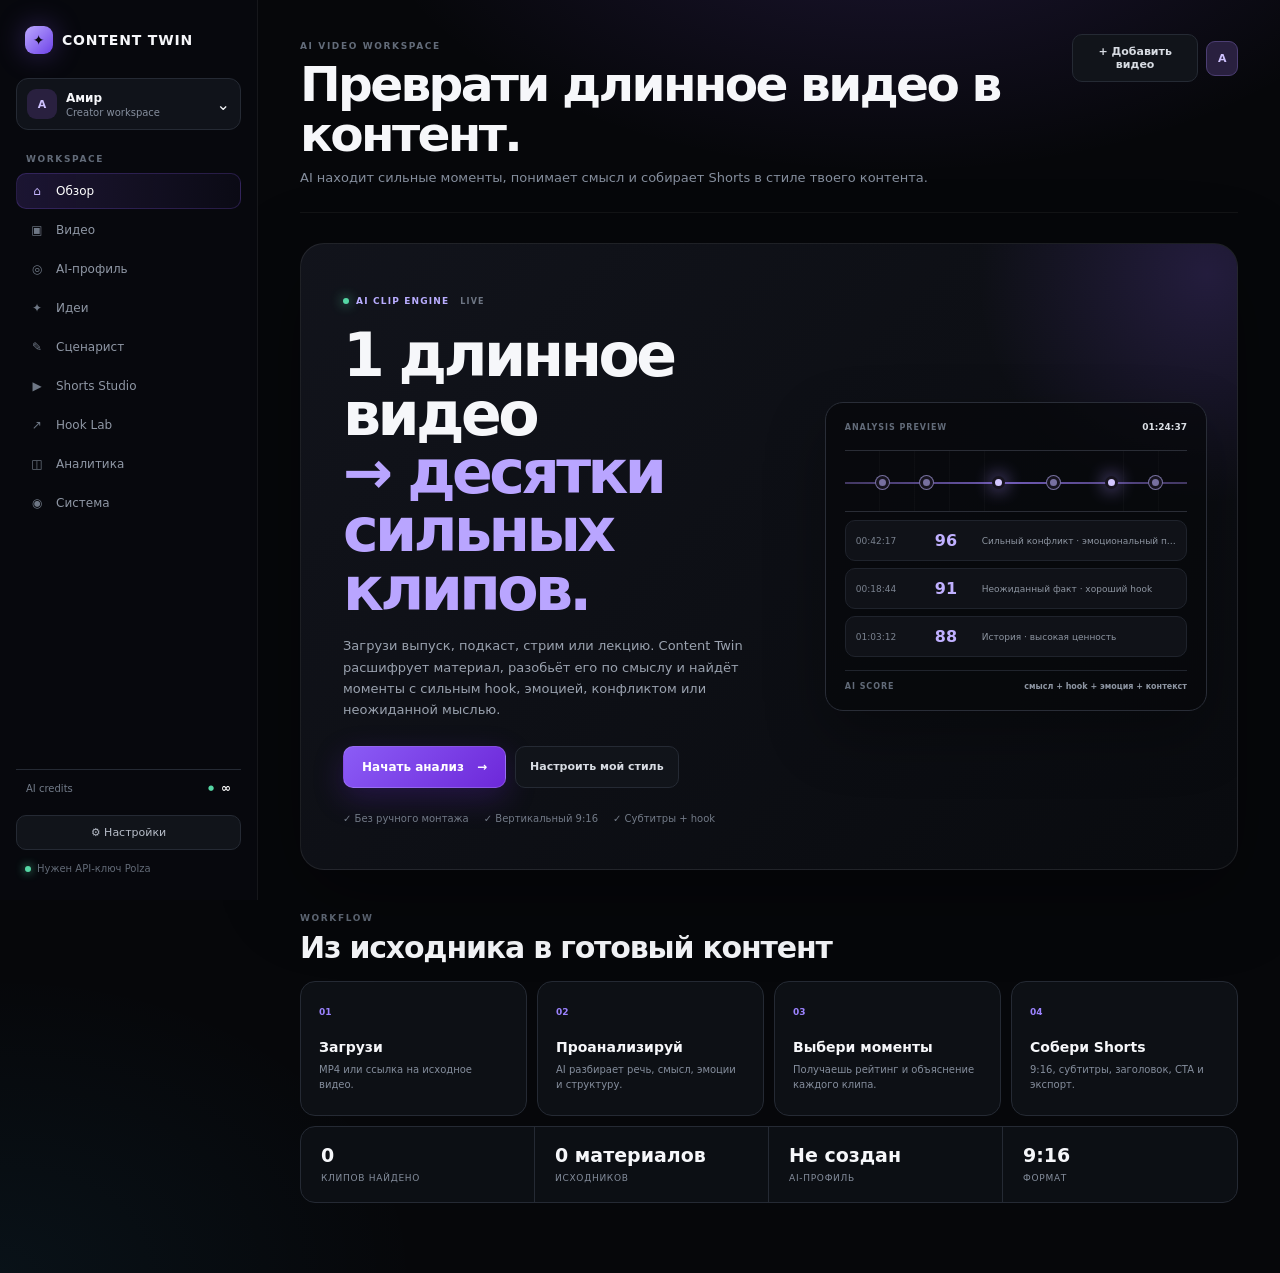
==== commit 58ac1dfd: "Connect analysis UI to semantic clipping engine" ====
--- a/index.html
+++ b/index.html
@@ -83,7 +83,7 @@
         </div>
       </div>
       <div class="library-card card"><div class="cardhead"><span>LIBRARY</span><b id="videoCount">0</b></div><div id="videoList" class="video-list"></div></div>
-      <div class="analysis-panel card"><div class="cardhead"><span>AI ANALYSIS</span><b id="analysisState">READY</b></div><div class="analysis-placeholder"><div class="scan-ring">✦</div><h3>Готово к анализу</h3><p>Когда backend обработки видео будет подключён, здесь появятся транскрипция, таймкоды, спикеры и рейтинг фрагментов.</p><button class="primary" id="startAnalysis">Запустить анализ</button></div></div>
+      <div class="analysis-panel card"><div class="cardhead"><span>AI ANALYSIS</span><b id="analysisState">READY</b></div><div class="analysis-placeholder"><div class="scan-ring">✦</div><h3>Готово к анализу</h3><p>AI разберёт расшифровку, найдёт сильные моменты и выдаст таймкоды с рейтингом.</p><button class="primary" id="startAnalysis">Запустить semantic analysis</button></div><div id="analysis-panel-output" class="clip-results"></div></div>
     </section>
 
     <section id="profile" class="section hidden">
--- a/static/style.css
+++ b/static/style.css
@@ -1,51 +1,26 @@
-*{box-sizing:border-box}body{margin:0;background:#090a0d;color:#f3f4f6;font-family:Inter,system-ui,sans-serif}.app{display:flex;min-height:100vh}aside{width:240px;border-right:1px solid #1d2027;padding:28px 18px;display:flex;flex-direction:column;background:#0b0c10}.logo{font-weight:800;font-size:18px;margin:0 10px 42px}.logo:first-letter{color:#a78bfa}nav{display:grid;gap:6px}nav button{background:transparent;border:0;color:#8f96a3;text-align:left;padding:12px 13px;border-radius:10px;font-size:14px;cursor:pointer}nav button.active,nav button:hover{background:#171921;color:#fff}.status{margin-top:auto;color:#737b89;font-size:12px}.status i{display:inline-block;width:7px;height:7px;border-radius:50%;background:#42d392;margin-right:7px}main{max-width:1200px;width:100%;margin:auto;padding:56px 54px}header{display:flex;justify-content:space-between;gap:30px;margin-bottom:40px}.eyebrow,.cardhead{letter-spacing:.12em;font-size:11px;color:#777f8d;font-weight:700}h1{font-size:52px;line-height:1.02;margin:8px 0 18px;letter-spacing:-.04em}h1 em{font-style:normal;color:#a78bfa}.sub{color:#8f96a3;line-height:1.6;max-width:650px}.pill{border:1px solid #272b35;background:#111319;border-radius:999px;padding:9px 13px;font-size:12px;color:#aeb5c1;height:max-content}.grid{display:grid;grid-template-columns:1.1fr .9fr;gap:18px}.card{background:#101116;border:1px solid #20232c;border-radius:18px;padding:24px}.upload{min-height:330px;border-style:dashed;text-align:center;display:flex;flex-direction:column;align-items:center;justify-content:center}.icon{width:50px;height:50px;border-radius:14px;background:#1b1727;color:#b99aff;display:grid;place-items:center;font-size:25px}.card h2{margin:10px 0 8px}.card p{color:#858d9a;line-height:1.5;font-size:14px}.primary,.small{border:0;border-radius:10px;background:#a78bfa;color:#0b0910;font-weight:800;padding:11px 17px;cursor:pointer;margin-top:10px}.small{padding:7px 10px;font-size:11px;margin:0}.cardhead{display:flex;justify-content:space-between}.cardhead b{color:#b99aff;font-size:11px}.profile-empty{text-align:center;padding:55px 10px}.profile-empty div{font-size:42px;color:#a78bfa}.ideas{margin-top:18px}.idea-form{display:flex;gap:10px;margin-top:20px}.idea-form input,.generator-form textarea{flex:1;background:#0a0b0f;border:1px solid #292d37;border-radius:10px;color:#fff;padding:13px 14px;outline:none}.idea-form input:focus,.generator-form textarea:focus{border-color:#a78bfa}.idea{border-top:1px solid #20232c;padding:18px 0}.idea h3{margin:0 0 6px}.idea p{margin:5px 0}.tag{font-size:11px;color:#a78bfa}.uploadrow{width:100%;max-width:450px;text-align:left;background:#171921;border-radius:10px;padding:10px;margin-top:10px;font-size:12px}.video-list{display:grid;gap:8px;margin-top:16px}.video-row{display:flex;align-items:center;justify-content:space-between;background:#171921;border-radius:10px;padding:13px}.video-row small{display:block;color:#737b89;margin-top:4px}.profile-view{display:grid;gap:10px;margin-top:18px}.profile-item{background:#171921;border-radius:10px;padding:13px}.profile-item b{color:#b99aff;font-size:11px;text-transform:uppercase}.profile-item p{margin:6px 0 0}.generator-form{display:grid;gap:10px;margin-top:18px}.generator-form textarea{min-height:150px;resize:vertical}.generated{white-space:pre-wrap;color:#dfe2e8;line-height:1.55;background:#0a0b0f;border-radius:10px;padding:16px;margin-top:16px}.hidden{display:none!important}@media(max-width:800px){aside{display:none}main{padding:28px 18px}h1{font-size:40px}.grid{grid-template-columns:1fr}header{display:block}.pill{display:inline-block;margin-top:20px}.idea-form{flex-direction:column}}.head-actions{display:flex;align-items:flex-start;gap:10px}.settings{border:1px solid #292d37;background:#111319;color:#dfe2e8;border-radius:10px;padding:9px 12px;font-size:12px;cursor:pointer}.settings:hover{border-color:#a78bfa}.modal{position:fixed;inset:0;background:rgba(0,0,0,.72);display:grid;place-items:center;padding:20px;z-index:20}.modal-card{width:min(480px,100%);background:#101116;border:1px solid #292d37;border-radius:18px;padding:24px;box-shadow:0 25px 80px rgba(0,0,0,.45)}.modal-card h2{margin:20px 0 8px}.modal-card label{display:block;color:#858d9a;font-size:12px;margin:16px 0 7px}.modal-card input{width:100%;background:#0a0b0f;border:1px solid #292d37;border-radius:10px;color:#fff;padding:12px;outline:none}.modal-card input:focus{border-color:#a78bfa}.modal-card p{font-size:13px}.close{border:0;background:transparent;color:#858d9a;font-size:24px;cursor:pointer}.modal-actions{display:flex;justify-content:flex-end;gap:8px;margin-top:18px}.modal-actions .primary{margin-top:0}.modal-actions .small{margin-top:0}@media(max-width:800px){.head-actions{display:block}.settings{margin-top:15px}}.source-input{width:100%;min-height:130px;margin-top:12px;background:#0a0b0f;border:1px solid #292d37;border-radius:10px;color:#fff;padding:13px 14px;outline:none;resize:vertical}.source-input:focus{border-color:#a78bfa}.studio-grid{display:grid;grid-template-columns:300px 1fr;gap:22px;margin-top:20px}.studio-controls{display:grid;align-content:start;gap:8px}.studio-controls label{font-size:12px;color:#858d9a;margin-top:5px}.studio-controls input,.studio-controls select{background:#0a0b0f;border:1px solid #292d37;border-radius:10px;color:#fff;padding:12px;outline:none}.studio-result{min-height:400px;background:#0a0b0f;border:1px solid #20232c;border-radius:12px;padding:18px}.empty-state{color:#737b89;text-align:center;padding:90px 20px}.studio-output h2{margin-top:0}.studio-output h3{margin-top:22px}.hook{border-left:3px solid #a78bfa;padding:10px 14px;background:#111319;border-radius:0 10px 10px 0}.hook p{margin:6px 0}.beat{display:flex;gap:14px;border-top:1px solid #20232c;padding:12px 0}.beat>b{color:#b99aff;min-width:58px}.beat small{display:block;color:#858d9a;line-height:1.5;margin-top:4px}@media(max-width:800px){.studio-grid{grid-template-columns:1fr}}.result-actions{display:flex;gap:8px;justify-content:flex-end;margin:12px 0}.result-actions .small{margin:0}@media(max-width:500px){.result-actions{justify-content:stretch}.result-actions .small{flex:1}}
-.side-label{font-size:10px;letter-spacing:.16em;color:#555c69;margin:0 10px 10px}.logo span{color:#a78bfa}.hook-lab-form{display:grid;grid-template-columns:1fr 150px auto;gap:10px;margin-top:20px}.hook-lab-form input,.hook-lab-form select{background:#0a0b0f;border:1px solid #292d37;border-radius:10px;color:#fff;padding:13px}.hook-results{display:grid;gap:10px;margin-top:20px}.hook-card{display:flex;gap:14px;padding:16px;background:#171921;border:1px solid #20232c;border-radius:12px}.hook-card>span{font-weight:800;color:#a78bfa}.hook-card strong{font-size:15px}.hook-card p,.hook-card small{display:block;margin:6px 0;color:#858d9a}.analytics-grid{display:grid;grid-template-columns:repeat(4,1fr);gap:12px;margin-top:22px}.metric{background:#171921;border:1px solid #20232c;border-radius:14px;padding:18px}.metric span{display:block;color:#737b89;font-size:11px;text-transform:uppercase;letter-spacing:.08em}.metric strong{display:block;font-size:28px;margin-top:10px}.analytics-note{margin-top:20px!important}@media(max-width:800px){.hook-lab-form,.analytics-grid{grid-template-columns:1fr}.hook-lab-form .primary{width:100%}}.analytics-actions{display:flex;gap:8px;justify-content:flex-end;margin:-4px 0 16px}.analytics-actions .small{margin:0}@media(max-width:500px){.analytics-actions{justify-content:stretch}.analytics-actions .small{flex:1}}
-:root{--bg:#07080b;--panel:#0e1015;--panel2:#13161d;--line:#242833;--text:#f4f5f7;--muted:#7d8492;--accent:#a78bfa;--accent2:#7c5cff}
-body{background:radial-gradient(circle at 75% -10%,rgba(124,92,255,.13),transparent 32%),#07080b}
-.app-shell{display:flex;min-height:100vh}
-.sidebar{background:rgba(10,11,15,.88);backdrop-filter:blur(20px);border-right:1px solid var(--line);position:sticky;top:0;height:100vh}
-.logo{font-weight:800;letter-spacing:-.03em}
-.main{min-width:0}
-.topbar{display:flex!important;align-items:flex-start;justify-content:space-between;gap:24px;margin-bottom:28px}
-.eyebrow,.hero-kicker{font-size:10px;letter-spacing:.2em;color:var(--accent);font-weight:800}
-.topbar h1{margin:7px 0 5px;font-size:clamp(34px,4vw,56px);letter-spacing:-.055em;line-height:.98}
-.topbar p{color:var(--muted);margin:0;max-width:600px}
-.settings-btn,.ghost{background:rgba(255,255,255,.035);border:1px solid var(--line);color:#ddd;padding:11px 15px;border-radius:11px}
-.hero-card{position:relative;overflow:hidden;min-height:360px;border:1px solid #292d38;border-radius:24px;padding:44px;background:linear-gradient(120deg,#101219,#0b0c11 62%,#171326);display:flex;align-items:center;justify-content:space-between}
-.hero-card:after{content:"";position:absolute;width:500px;height:500px;border-radius:50%;right:-230px;top:-230px;background:radial-gradient(circle,rgba(167,139,250,.18),transparent 65%);pointer-events:none}
-.hero-card h2{font-size:clamp(38px,5vw,68px);line-height:.95;letter-spacing:-.065em;margin:14px 0 18px;max-width:720px}
-.hero-card h2 em{font-style:normal;color:#b9a5ff}
-.hero-card p{color:#9aa1ae;max-width:580px;line-height:1.6}
-.hero-actions{display:flex;gap:10px;margin-top:25px}.hero-actions button{cursor:pointer}
-.hero-orb{width:220px;height:220px;border-radius:50%;position:relative;display:grid;place-items:center;margin-right:5%;background:radial-gradient(circle,#1c1730 0 28%,transparent 29%);border:1px solid #302a46;box-shadow:0 0 80px rgba(124,92,255,.16)}
-.orb-ring{position:absolute;inset:18px;border:1px solid #453a63;border-radius:50%;border-left-color:transparent;animation:spin 10s linear infinite}.orb-core{text-align:center;font-size:28px;font-weight:900;letter-spacing:-.08em;color:#c7b9ff}.orb-core small{font-size:8px;letter-spacing:.3em;color:#777}
-@keyframes spin{to{transform:rotate(360deg)}}
-.dashboard-grid{display:grid;grid-template-columns:1.5fr 1fr;gap:16px;margin-top:16px}
-.quick-grid{display:grid;grid-template-columns:1fr 1fr;gap:9px}.quick-grid button{background:#11141a;border:1px solid #20242d;border-radius:13px;text-align:left;padding:16px;color:#fff;cursor:pointer;transition:.2s}.quick-grid button:hover{border-color:#514475;transform:translateY(-1px)}.quick-grid strong{display:block;color:#8069c8;font-size:11px}.quick-grid span{display:block;font-weight:700;margin-top:8px}.quick-grid small{display:block;color:#6f7683;margin-top:4px}
-.system-line{display:flex;align-items:center;gap:12px;padding:15px 0;border-bottom:1px solid #1e2129}.system-line:last-child{border:0}.system-line i{width:7px;height:7px;border-radius:50%;background:#8e7aff;box-shadow:0 0 12px #8e7aff}.system-line strong,.system-line small{display:block}.system-line small{color:#6f7683;margin-top:3px}
-@media(max-width:800px){.app-shell{display:block}.sidebar{position:relative;height:auto;border-right:0;border-bottom:1px solid var(--line)}.sidebar nav{display:flex;overflow:auto}.sidebar nav button{white-space:nowrap}.topbar{display:block!important}.settings-btn{margin-top:18px}.hero-card{padding:28px;min-height:0}.hero-orb{display:none}.dashboard-grid{grid-template-columns:1fr}}
-
-.video-generation-status{margin-top:10px;min-height:18px;color:#8f96a3;font-size:12px}.video-generation-status .video-error{color:#ff8b9e}.ai-video-result{margin-top:18px;padding-top:18px;border-top:1px solid #20232c}.video-result-head{display:flex;justify-content:space-between;gap:10px;margin-bottom:10px}.video-result-head strong{color:#b9a5ff;letter-spacing:.12em;font-size:11px}.video-result-head span{color:#737b89;font-size:11px}.ai-video-result video{display:block;width:min(420px,100%);aspect-ratio:9/16;object-fit:cover;background:#050608;border:1px solid #292d37;border-radius:14px}.ai-video-result .result-actions{justify-content:flex-start}.ai-video-result a{display:inline-block;text-decoration:none}@media(max-width:800px){.ai-video-result video{width:100%}}/* Creator OS visual refresh */
-:root{--bg:#06070a;--panel:#0b0d12;--panel2:#10131a;--line:#20242e;--text:#f7f7fa;--muted:#8b92a0;--accent:#8b5cf6;--accent2:#c084fc;--good:#54d6a0}
-body{background:radial-gradient(900px 500px at 70% -10%,rgba(139,92,246,.18),transparent 60%),radial-gradient(700px 500px at 0% 100%,rgba(56,189,248,.07),transparent 60%),#06070a;color:var(--text)}
-.sidebar{background:rgba(8,10,14,.88);border-right:1px solid rgba(255,255,255,.06);backdrop-filter:blur(24px)}
-.brand{letter-spacing:-.04em}.brand span{color:#fff}.nav button{border:1px solid transparent;color:#8f96a4}.nav button:hover,.nav button.active{background:linear-gradient(90deg,rgba(139,92,246,.16),rgba(139,92,246,.04));border-color:rgba(139,92,246,.22);color:#fff}
-.topbar{background:rgba(6,7,10,.68);backdrop-filter:blur(20px);border-bottom:1px solid rgba(255,255,255,.05)}
-.card,.hero-card,.quick-card{background:linear-gradient(145deg,rgba(17,19,26,.96),rgba(9,11,15,.96));border:1px solid rgba(255,255,255,.07);box-shadow:0 18px 60px rgba(0,0,0,.24)}
-.hero-card{overflow:hidden;position:relative}.hero-card:after{content:"";position:absolute;inset:auto -15% -55% 35%;height:330px;background:radial-gradient(circle,rgba(139,92,246,.2),transparent 68%);pointer-events:none}
-.hero-orb{filter:drop-shadow(0 0 35px rgba(139,92,246,.35))}
-button.primary{background:linear-gradient(135deg,#8b5cf6,#6d28d9);border:1px solid rgba(255,255,255,.16);box-shadow:0 10px 30px rgba(109,40,217,.28)}
-button.primary:hover{transform:translateY(-1px);filter:brightness(1.08)}
-input,textarea,select{background:#080a0e!important;border:1px solid #272b35!important;color:#f4f4f7!important;border-radius:12px!important}
-input:focus,textarea:focus,select:focus{outline:none;border-color:#8b5cf6!important;box-shadow:0 0 0 3px rgba(139,92,246,.12)}
-.studio-grid{gap:22px}.studio-controls{background:rgba(255,255,255,.018);border:1px solid rgba(255,255,255,.06);border-radius:18px;padding:18px}
-.studio-result{min-height:430px;background:linear-gradient(180deg,#0a0c10,#08090c);border:1px solid rgba(255,255,255,.06);border-radius:18px;padding:22px}
-.studio-controls label{display:block;margin:14px 0 7px;color:#8e95a4;font-size:10px;font-weight:800;letter-spacing:.13em}
-.video-generation-status{padding:12px 14px;border:1px solid rgba(139,92,246,.16);background:rgba(139,92,246,.06);border-radius:12px;color:#aaa3bd}
-.ai-video-result{margin-top:22px;padding:18px;border-radius:18px;background:#080a0e;border:1px solid rgba(255,255,255,.08)}
-.ai-video-result video{width:min(360px,100%);border-radius:16px;box-shadow:0 20px 70px rgba(0,0,0,.45)}
-.video-result-head{align-items:center;margin-bottom:14px}.video-result-head strong{color:#c4b5fd}
-.empty-state{color:#727988}
-@media(max-width:900px){.sidebar{width:74px}.sidebar .brand span,.sidebar .nav span{display:none}.studio-grid{grid-template-columns:1fr}.hero-card{padding:24px}}
-
-.logs-card{max-width:760px}.log-window{height:260px;overflow:auto;background:#06080b;border:1px solid rgba(255,255,255,.06);border-radius:12px;padding:10px;font-family:ui-monospace,SFMono-Regular,Consolas,monospace;font-size:11px;line-height:1.55}.log-line{display:flex;gap:9px;padding:3px 0;color:#8f96a4}.log-time{color:#555d6b;min-width:58px}.log-type{color:#a78bfa;min-width:46px}.log-msg{color:#c8ccd5;word-break:break-word}.log-line.error .log-type,.log-line.error .log-msg{color:#ff8298}.log-line.ok .log-type{color:#5ee0ad}.log-empty{color:#555d6b;padding:8px}
+:root{--bg:#06070a;--panel:#0d1016;--panel2:#12151c;--line:#252a34;--text:#f6f7fa;--muted:#858e9d;--accent:#8b5cf6;--accent2:#c4b5fd;--good:#55d6a4;--bad:#ff8197}
+*{box-sizing:border-box}html{scroll-behavior:smooth}body{margin:0;background:radial-gradient(900px 500px at 70% -10%,rgba(139,92,246,.18),transparent 60%),radial-gradient(700px 500px at 0 100%,rgba(56,189,248,.06),transparent 60%),var(--bg);color:var(--text);font-family:Inter,system-ui,-apple-system,BlinkMacSystemFont,"Segoe UI",sans-serif}
+button,input,textarea,select{font:inherit}button{cursor:pointer}.hidden{display:none!important}.app-shell{display:flex;min-height:100vh}
+.sidebar{width:258px;flex:0 0 258px;height:100vh;position:sticky;top:0;padding:22px 16px;background:rgba(8,10,14,.88);backdrop-filter:blur(24px);border-right:1px solid rgba(255,255,255,.06);display:flex;flex-direction:column;z-index:10}
+.brand{display:flex;align-items:center;gap:9px;font-size:14px;font-weight:900;letter-spacing:.06em;padding:4px 9px 24px}.brand-mark{width:28px;height:28px;border-radius:9px;display:grid;place-items:center;background:linear-gradient(135deg,#bca9ff,#6d42e8);color:#0b0811;box-shadow:0 0 28px rgba(139,92,246,.35)}
+.workspace-switch{display:flex;align-items:center;gap:9px;padding:10px;border:1px solid var(--line);background:#10131a;border-radius:12px;margin-bottom:24px}.workspace-switch>div{min-width:0;flex:1}.workspace-switch b,.workspace-switch small{display:block}.workspace-switch b{font-size:12px}.workspace-switch small{font-size:10px;color:var(--muted);margin-top:2px}.avatar,.profile-chip{display:grid;place-items:center;width:30px;height:30px;border-radius:9px;background:#29203f;color:#cfc2ff;font-weight:800;font-size:11px}
+.side-label,.eyebrow,.mini-label{font-size:9px;letter-spacing:.18em;font-weight:800;color:#626b79}.side-label{padding:0 10px 9px}nav{display:grid;gap:3px}nav button{border:1px solid transparent;background:transparent;color:#8f97a5;text-align:left;padding:10px 11px;border-radius:10px;font-size:12px;display:flex;align-items:center;gap:10px;transition:.18s}nav button span{width:18px;text-align:center;color:#6e7785}nav button:hover,nav button.active{background:linear-gradient(90deg,rgba(139,92,246,.16),rgba(139,92,246,.035));border-color:rgba(139,92,246,.22);color:#fff}nav button.active span{color:var(--accent2)}
+.sidebar-bottom{margin-top:auto;display:grid;gap:9px}.credits{display:flex;align-items:center;gap:7px;padding:11px 10px;border-top:1px solid var(--line);color:#727b89;font-size:10px}.credits b{color:var(--good);font-size:7px;margin-left:auto}.credits strong{color:#fff;font-size:12px}.settings-btn{background:#11141a;border:1px solid var(--line);color:#b8bec9;border-radius:10px;padding:10px;font-size:11px}.status{font-size:10px;color:#626a77;padding:4px 9px}.status i{display:inline-block;width:6px;height:6px;border-radius:50%;background:var(--good);margin-right:6px;box-shadow:0 0 10px var(--good)}
+.main{width:min(1450px,100%);padding:34px 42px 70px;margin:0 auto;min-width:0}.topbar{display:flex;justify-content:space-between;align-items:flex-start;gap:24px;margin-bottom:30px;padding-bottom:24px;border-bottom:1px solid rgba(255,255,255,.05)}.topbar h1{font-size:clamp(31px,3.8vw,53px);letter-spacing:-.055em;line-height:1.02;margin:7px 0 9px;max-width:850px}.topbar p{margin:0;color:var(--muted);font-size:13px;max-width:720px;line-height:1.55}.top-actions{display:flex;gap:8px;align-items:center}.profile-chip{border:1px solid #4c3e73;width:35px;height:35px}
+.ghost,.primary,.small{border-radius:10px;padding:10px 14px;font-size:11px;font-weight:750;transition:.18s}.ghost{background:#11141a;border:1px solid var(--line);color:#d8dce3}.ghost:hover{border-color:#55467a;background:#17151f}.primary{background:linear-gradient(135deg,#8b5cf6,#6d28d9);border:1px solid rgba(255,255,255,.15);color:#fff;box-shadow:0 10px 30px rgba(109,40,217,.25)}.primary:hover{transform:translateY(-1px);filter:brightness(1.08)}.primary.big{padding:13px 18px;font-size:12px}.primary span{margin-left:9px}.wide{width:100%}
+.page-heading{display:flex;justify-content:space-between;align-items:end;margin:12px 0 20px}.page-heading h2,.section-head h2{margin:5px 0 6px;font-size:30px;letter-spacing:-.04em}.page-heading p{margin:0;color:var(--muted);font-size:12px}
+.hero-card{display:grid;grid-template-columns:1.1fr .9fr;gap:20px;min-height:445px;border:1px solid rgba(255,255,255,.08);border-radius:24px;background:linear-gradient(135deg,rgba(18,20,28,.98),rgba(9,11,15,.98));box-shadow:0 24px 80px rgba(0,0,0,.35);overflow:hidden;position:relative}.hero-card:after{content:"";position:absolute;width:500px;height:500px;border-radius:50%;right:-220px;top:-220px;background:radial-gradient(circle,rgba(139,92,246,.18),transparent 65%);pointer-events:none}.hero-copy{padding:45px 42px;position:relative;z-index:1}.hero-badge{display:inline-flex;gap:7px;align-items:center;color:#b9adff;font-size:9px;letter-spacing:.13em;font-weight:900}.hero-badge span{width:6px;height:6px;border-radius:50%;background:var(--good);box-shadow:0 0 12px var(--good)}.hero-badge b{font-size:8px;color:#6e7684;margin-left:4px}.hero-copy h2{font-size:clamp(38px,4.7vw,66px);line-height:.97;letter-spacing:-.06em;margin:18px 0 17px}.hero-copy h2 em{font-style:normal;color:#b9a5ff}.hero-copy p{color:#9aa2af;line-height:1.65;font-size:13px;max-width:690px}.hero-actions{display:flex;gap:9px;margin-top:25px}.trust-row{display:flex;flex-wrap:wrap;gap:15px;margin-top:25px;color:#727a87;font-size:10px}
+.hero-preview{align-self:center;margin:30px 30px 30px 0;border:1px solid #292d37;border-radius:18px;background:rgba(6,7,10,.72);padding:19px;box-shadow:0 25px 60px rgba(0,0,0,.3);position:relative;z-index:1}.preview-top,.preview-footer{display:flex;justify-content:space-between;align-items:center;color:#626b79;font-size:8px;letter-spacing:.12em;font-weight:800}.preview-top b{color:#dce0e6;font-size:9px;letter-spacing:0}.timeline{height:62px;margin:18px 0 8px;border-top:1px solid #2a2d36;border-bottom:1px solid #2a2d36;position:relative;background:repeating-linear-gradient(90deg,transparent 0 10%,rgba(255,255,255,.025) 10% 10.2%)}.timeline:before{content:"";position:absolute;left:0;right:0;top:31px;height:2px;background:linear-gradient(90deg,#55477e,#8f73e8,#55477e);opacity:.75}.timeline i{position:absolute;top:25px;width:13px;height:13px;border-radius:50%;background:#7770a0;border:3px solid #17141f;box-shadow:0 0 0 1px #7770a0}.timeline i.hot{background:#d3c7ff;box-shadow:0 0 18px rgba(171,146,255,.9)}.score-list{display:grid;gap:7px}.score-list>div{display:grid;grid-template-columns:70px 38px 1fr;align-items:center;gap:9px;background:#101218;border:1px solid #1f232c;border-radius:10px;padding:10px}.score-list span{font-size:9px;color:#7b8390}.score-list strong{font-size:16px;color:#c0b0ff}.score-list p{margin:0;font-size:9px;color:#8d95a1;white-space:nowrap;overflow:hidden;text-overflow:ellipsis}.preview-footer{border-top:1px solid #20242d;margin-top:13px;padding-top:11px}.preview-footer b{color:#8e96a3;letter-spacing:0;font-size:8px}
+.section-head{margin:36px 0 16px}.workflow-grid{display:grid;grid-template-columns:repeat(4,1fr);gap:10px}.workflow-card{background:#0d1015;border:1px solid var(--line);border-radius:15px;padding:18px;min-height:135px}.workflow-card span{color:#9c83ff;font-size:9px;font-weight:900}.workflow-card b{display:block;font-size:14px;margin-top:20px}.workflow-card p{font-size:10px;color:var(--muted);line-height:1.5;margin:7px 0 0}.stats-strip{display:grid;grid-template-columns:repeat(4,1fr);border:1px solid var(--line);border-radius:15px;background:#0c0f14;margin-top:10px;overflow:hidden}.stats-strip div{padding:17px 20px;border-right:1px solid var(--line)}.stats-strip div:last-child{border:0}.stats-strip strong{display:block;font-size:19px}.stats-strip span{font-size:9px;color:var(--muted);text-transform:uppercase;letter-spacing:.08em}
+.card{background:linear-gradient(145deg,rgba(17,19,26,.96),rgba(9,11,15,.96));border:1px solid rgba(255,255,255,.07);border-radius:17px;padding:21px;box-shadow:0 18px 60px rgba(0,0,0,.2)}.cardhead{display:flex;justify-content:space-between;align-items:center;color:#69717e;font-size:9px;letter-spacing:.14em;font-weight:850}.cardhead b{color:#a78cff;font-size:8px}
+.upload-layout{display:grid;grid-template-columns:1.25fr .75fr;gap:12px;margin-bottom:13px}.upload-card,.link-card{background:#0d1015;border:1px solid var(--line);border-radius:17px;padding:30px;min-height:285px}.upload-card{text-align:center;border-style:dashed;display:flex;flex-direction:column;align-items:center;justify-content:center}.upload-icon{width:48px;height:48px;border-radius:14px;background:#1a1526;color:#bba9ff;display:grid;place-items:center;font-size:24px;margin-bottom:12px}.upload-card h3{margin:0 0 5px;font-size:18px}.upload-card p,.source-note{margin:0;color:var(--muted);font-size:11px}.upload-meta{margin-top:15px;color:#5e6673;font-size:9px}.link-card{display:flex;flex-direction:column;justify-content:center}.link-card input,.source-input,.idea-form input,.hook-lab-form input,.hook-lab-form select,.studio-controls input,.studio-controls select,.modal-card input{width:100%;background:#080a0e!important;border:1px solid #292e38!important;border-radius:10px!important;color:#f5f6f8!important;padding:12px;outline:0}.link-card input{margin:10px 0}.source-note{line-height:1.6;margin-top:14px}.library-card,.analysis-panel{margin-top:13px}.video-list{display:grid;gap:7px;margin-top:14px}.video-row{display:flex;align-items:center;justify-content:space-between;gap:15px;background:#12151b;border:1px solid #20242d;border-radius:11px;padding:12px}.video-row small{display:block;color:#727b88;font-size:9px;margin-top:4px}
+.analysis-placeholder{text-align:center;padding:62px 20px;color:var(--muted)}.analysis-placeholder h3{color:#e6e8ed;margin:12px 0 6px;font-size:15px}.analysis-placeholder p{max-width:580px;margin:0 auto 16px;font-size:11px;line-height:1.6}.scan-ring{width:48px;height:48px;border-radius:15px;margin:auto;display:grid;place-items:center;color:#b6a3ff;background:#191526;border:1px solid #3b3154;box-shadow:0 0 35px rgba(133,101,255,.13)}
+.profile-layout,.generator-layout{display:grid;grid-template-columns:.8fr 1.2fr;gap:13px;margin-bottom:13px}.profile-input-card,.profile-output-card{min-height:390px}.source-input{min-height:255px;resize:vertical;margin:13px 0}.inline-state{font-size:9px;color:#68717e;margin-top:10px}.profile-view{display:grid;gap:8px;margin-top:13px}.profile-item{background:#12151b;border:1px solid #20242d;border-radius:10px;padding:12px}.profile-item b{font-size:8px;color:#a991ff;text-transform:uppercase;letter-spacing:.1em}.profile-item p{margin:6px 0 0;font-size:11px;color:#b6bdc8;line-height:1.5}
+.idea-hero{display:grid;grid-template-columns:1fr 1fr;align-items:center;gap:25px;margin-bottom:13px}.idea-hero h3{font-size:22px;margin:11px 0 7px}.idea-hero p{color:var(--muted);font-size:11px}.idea-form{display:grid;grid-template-columns:1fr auto;gap:8px}.ideas-grid{display:grid;grid-template-columns:repeat(2,1fr);gap:10px}.idea,.hook-card{background:#0d1015;border:1px solid var(--line);border-radius:13px;padding:17px}.idea h3{font-size:14px;margin:0 0 6px}.idea p{font-size:10px;color:var(--muted);line-height:1.55}.tag{color:#a78fff;font-size:8px;text-transform:uppercase;letter-spacing:.1em}
+.generator-layout .card{min-height:470px}.generated{white-space:pre-wrap;background:#090b0f;border:1px solid #20242d;border-radius:12px;padding:17px;min-height:330px;margin:13px 0 0;color:#dce0e6;line-height:1.6;font:12px/1.6 ui-monospace,SFMono-Regular,Consolas,monospace}.result-actions{display:flex;gap:7px;justify-content:flex-end}.small{background:#171a21;border:1px solid #2a2f39;color:#bdc3ce;padding:7px 10px;font-size:9px}.small:hover{border-color:#544679}
+.studio-grid{display:grid;grid-template-columns:290px 1fr;gap:13px}.studio-controls{display:grid;align-content:start;gap:7px}.studio-controls label{font-size:8px;color:#69717e;letter-spacing:.13em;margin-top:6px}.divider{height:1px;background:var(--line);margin:10px 0}.studio-result-wrap{min-height:620px}.studio-result{margin-top:12px}.video-prompt-preview{padding:11px;background:#090b0f;border:1px solid #20242d;border-radius:10px;color:#7f8794;font-size:9px;line-height:1.5}.video-generation-status{margin-top:10px;min-height:18px;padding:11px 13px;border:1px solid rgba(139,92,246,.16);background:rgba(139,92,246,.06);border-radius:12px;color:#aaa3bd;font-size:10px}.empty-state{text-align:center;padding:80px 20px;color:#727988}.empty-state h3{color:#e3e6eb;margin:11px 0 5px}.empty-state p{font-size:10px;line-height:1.6;max-width:520px;margin:auto}.studio-output h2{font-size:23px;margin-top:18px}.hook{background:#12151b;border-left:3px solid #a187ff;padding:12px;border-radius:0 10px 10px 0}.hook p{margin:6px 0;font-size:12px}.beat{display:flex;gap:13px;padding:13px 0;border-top:1px solid #20242d}.beat>b{min-width:55px;color:#a992ff;font-size:10px}.beat strong{font-size:11px}.beat small{display:block;color:#7f8794;font-size:9px;line-height:1.5;margin-top:4px}
+.hook-lab-form{display:grid;grid-template-columns:1fr 150px auto;gap:8px}.hook-results{display:grid;gap:8px;margin-top:17px}.hook-card{display:flex;gap:13px}.hook-card>span{color:#a78cff;font-weight:900}.hook-card strong{font-size:12px}.hook-card p,.hook-card small{display:block;color:var(--muted);font-size:10px;margin:6px 0}.analytics-grid{display:grid;grid-template-columns:repeat(4,1fr);gap:10px}.metric{background:#0d1015;border:1px solid var(--line);border-radius:14px;padding:18px}.metric span{display:block;color:#707987;font-size:9px;text-transform:uppercase;letter-spacing:.1em}.metric strong{display:block;font-size:28px;margin-top:10px}.analytics-card{margin-top:13px}.analytics-actions{display:flex;justify-content:flex-end;gap:7px;margin-top:12px}
+.logs-card{min-height:480px}.log-window{height:260px;overflow:auto;background:#06080b;border:1px solid rgba(255,255,255,.06);border-radius:12px;padding:10px;font:10px/1.7 ui-monospace,SFMono-Regular,Consolas,monospace}.log-line{display:grid;grid-template-columns:70px 55px 1fr;gap:8px;padding:2px 0;color:#8f96a4}.log-time{color:#555d6b}.log-type{color:#a78bfa}.log-msg{color:#c8ccd5;word-break:break-word}.log-line.error .log-type,.log-line.error .log-msg{color:var(--bad)}.log-line.ok .log-type{color:var(--good)}.log-empty{color:#555d6b;padding:8px}
+.modal{position:fixed;inset:0;background:rgba(0,0,0,.72);backdrop-filter:blur(8px);display:grid;place-items:center;padding:20px;z-index:50}.modal-card{width:min(480px,100%);background:#101218;border:1px solid #2c303b;border-radius:18px;padding:22px;box-shadow:0 25px 80px rgba(0,0,0,.5)}.modal-card h2{margin:20px 0 7px}.modal-card p{color:var(--muted);font-size:11px;line-height:1.5}.modal-card label{display:block;color:#777f8c;font-size:9px;margin:14px 0 6px}.modal-actions{display:flex;justify-content:flex-end;gap:7px;margin-top:17px}.modal-actions .primary,.modal-actions .small{margin:0}.close{border:0;background:transparent;color:#8b93a0;font-size:24px}.uploadrow{width:100%;max-width:450px;margin-top:9px;padding:8px 10px;background:#151821;border-radius:8px;font-size:9px;color:#aab1bc;text-align:left}
+.ai-video-result{margin-top:18px;padding:18px;border-radius:18px;background:#080a0e;border:1px solid rgba(255,255,255,.08)}.ai-video-result video{display:block;width:min(360px,100%);aspect-ratio:9/16;object-fit:cover;background:#050608;border:1px solid #292d37;border-radius:16px;box-shadow:0 20px 70px rgba(0,0,0,.45)}.video-result-head{display:flex;justify-content:space-between;align-items:center;margin-bottom:14px}.video-result-head strong{color:#c4b5fd;letter-spacing:.12em;font-size:11px}.video-result-head span{color:#737b89;font-size:11px}.ai-video-result .result-actions{justify-content:flex-start}.ai-video-result a{text-decoration:none}
+@media(max-width:1050px){.main{padding:28px}.hero-card{grid-template-columns:1fr}.hero-preview{margin:0 28px 28px}.workflow-grid{grid-template-columns:repeat(2,1fr)}}@media(max-width:900px){.sidebar{width:74px;flex-basis:74px}.sidebar .brand>span:not(.brand-mark),.workspace-switch>div,.workspace-switch>span:last-child,.side-label,.credits,.settings-btn{display:none}.workspace-switch{justify-content:center}.sidebar nav button{justify-content:center}.sidebar nav button span{margin:0}.studio-grid{grid-template-columns:1fr}}@media(max-width:800px){.sidebar{display:none}.main{padding:22px 16px 50px}.topbar{display:block}.top-actions{margin-top:14px}.hero-copy{padding:32px 25px}.hero-copy h2{font-size:42px}.hero-preview{margin:0 18px 18px}.upload-layout,.profile-layout,.generator-layout,.idea-hero{grid-template-columns:1fr}.ideas-grid{grid-template-columns:1fr}.analytics-grid,.stats-strip{grid-template-columns:repeat(2,1fr)}.stats-strip div:nth-child(2){border-right:0}.stats-strip div:nth-child(-n+2){border-bottom:1px solid var(--line)}.hook-lab-form{grid-template-columns:1fr}}@media(max-width:520px){.main{padding:18px 12px 40px}.hero-actions{flex-direction:column}.trust-row{display:grid}.workflow-grid,.stats-strip{grid-template-columns:1fr}.stats-strip div{border-right:0!important;border-bottom:1px solid var(--line)}.stats-strip div:last-child{border-bottom:0}.score-list>div{grid-template-columns:58px 32px 1fr}.score-list p{white-space:normal}.top-actions .ghost{flex:1}}
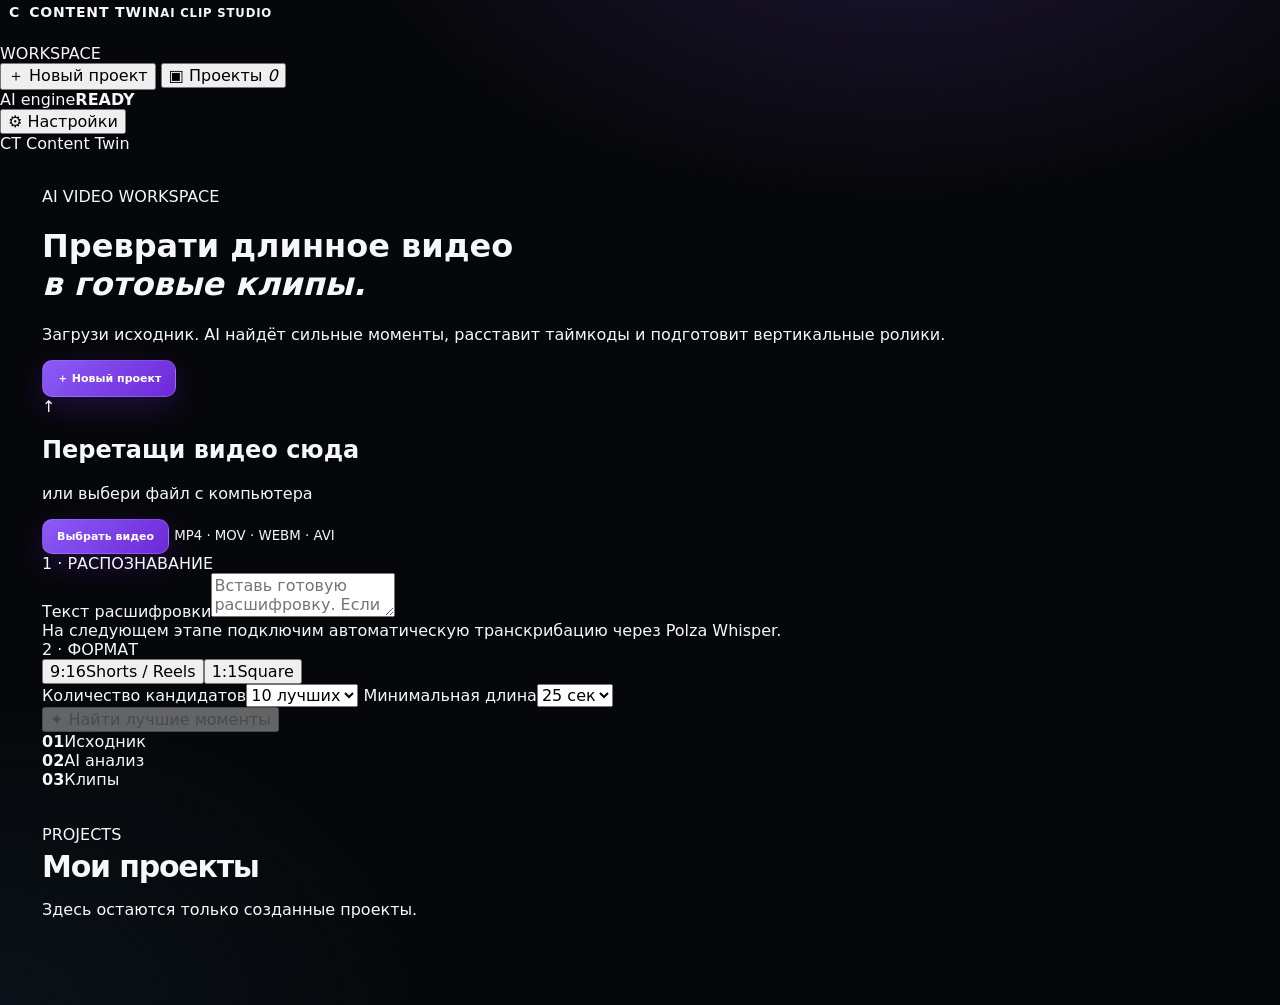
==== commit 3ed4bc18: "Rebuild product UI around one core AI clipping workflow" ====
--- a/index.html
+++ b/index.html
@@ -1,144 +1,65 @@
 <!doctype html>
-<html lang="ru">
-<head>
-<meta charset="UTF-8"><meta name="viewport" content="width=device-width,initial-scale=1">
-<title>Content Twin — AI Video Studio</title>
-<link rel="stylesheet" href="/static/style.css?v=20260921-01">
-</head>
+<html lang="ru"><head><meta charset="utf-8"><meta name="viewport" content="width=device-width,initial-scale=1"><title>Content Twin — AI Clips</title><link rel="stylesheet" href="./static/style.css?v=20260921-01"></head>
 <body>
-<div class="app-shell">
-  <aside class="sidebar">
-    <div class="brand"><span class="brand-mark">✦</span><span>CONTENT TWIN</span></div>
-    <div class="workspace-switch"><span class="avatar">A</span><div><b>Амир</b><small>Creator workspace</small></div><span>⌄</span></div>
-    <div class="side-label">WORKSPACE</div>
-    <nav>
-      <button class="active" data-section="dashboard"><span>⌂</span> Обзор</button>
-      <button data-section="videos"><span>▣</span> Видео</button>
-      <button data-section="profile"><span>◎</span> AI-профиль</button>
-      <button data-section="ideas"><span>✦</span> Идеи</button>
-      <button data-section="generator"><span>✎</span> Сценарист</button>
-      <button data-section="studio"><span>▶</span> Shorts Studio</button>
-      <button data-section="hooks"><span>↗</span> Hook Lab</button>
-      <button data-section="analytics"><span>◫</span> Аналитика</button>
-      <button data-section="logs"><span>◉</span> Система</button>
-    </nav>
-    <div class="sidebar-bottom">
-      <div class="credits"><span>AI credits</span><b>●</b><strong>∞</strong></div>
-      <button class="settings-btn" id="settingsBtn">⚙ Настройки</button>
-      <div class="status"><i></i><span id="apiStatus">AI Engine</span></div>
+<div class="shell">
+<aside class="side">
+  <div class="brand"><div class="logo">C</div><div><b>CONTENT TWIN</b><small>AI CLIP STUDIO</small></div></div>
+  <div class="nav-label">WORKSPACE</div>
+  <button class="nav active" data-view="create"><span>＋</span> Новый проект</button>
+  <button class="nav" data-view="projects"><span>▣</span> Проекты <i id="projectCount">0</i></button>
+  <div class="side-spacer"></div>
+  <div class="server"><i></i><span>AI engine</span><b id="engineState">READY</b></div>
+  <button class="settings" id="settingsBtn">⚙ Настройки</button>
+  <div class="user">CT <span>Content Twin</span></div>
+</aside>
+
+<main class="main">
+<header class="header"><div><div class="kicker">AI VIDEO WORKSPACE</div><h1 id="pageTitle">Преврати длинное видео<br><em>в готовые клипы.</em></h1><p id="pageSub">Загрузи исходник. AI найдёт сильные моменты, расставит таймкоды и подготовит вертикальные ролики.</p></div><button class="primary" id="newProject">＋ Новый проект</button></header>
+
+<section id="view-create" class="view active">
+  <div class="dropzone" id="dropzone">
+    <input id="fileInput" type="file" accept="video/mp4,video/quicktime,video/webm,video/x-msvideo" hidden>
+    <div class="drop-icon">↑</div><h2>Перетащи видео сюда</h2><p>или выбери файл с компьютера</p>
+    <button class="primary" id="chooseFile">Выбрать видео</button>
+    <small>MP4 · MOV · WEBM · AVI</small>
+  </div>
+  <div id="sourceCard" class="source-card hidden">
+    <div class="source-thumb"><video id="sourceVideo" controls preload="metadata"></video></div>
+    <div class="source-info"><div class="kicker">SOURCE VIDEO</div><h3 id="sourceName">—</h3><div class="source-meta"><span id="sourceDuration">—</span><span id="sourceSize">—</span></div>
+      <div class="progress"><i id="uploadProgress"></i></div>
+      <button class="ghost" id="removeSource">Удалить</button>
     </div>
-  </aside>
+  </div>
 
-  <main class="main">
-    <header class="topbar">
-      <div><span class="eyebrow">AI VIDEO WORKSPACE</span><h1 id="pageTitle">Преврати длинное видео в контент.</h1><p id="pageSubtitle">AI находит сильные моменты, понимает смысл и собирает Shorts в стиле твоего контента.</p></div>
-      <div class="top-actions"><button class="ghost" data-jump="videos">+ Добавить видео</button><button class="profile-chip">A</button></div>
-    </header>
+  <div class="settings-grid">
+    <div class="panel"><div class="panel-title">1 · РАСПОЗНАВАНИЕ</div>
+      <label>Текст расшифровки</label><textarea id="transcript" placeholder="Вставь готовую расшифровку. Если в тексте есть таймкоды — AI использует их."></textarea>
+      <div class="hint">На следующем этапе подключим автоматическую транскрибацию через Polza Whisper.</div>
+    </div>
+    <div class="panel"><div class="panel-title">2 · ФОРМАТ</div>
+      <div class="choice-row"><button class="choice active" data-ratio="9:16">9:16<span>Shorts / Reels</span></button><button class="choice" data-ratio="1:1">1:1<span>Square</span></button></div>
+      <label>Количество кандидатов</label><select id="clipCount"><option value="6">6 лучших</option><option value="10" selected>10 лучших</option><option value="15">15 лучших</option></select>
+      <label>Минимальная длина</label><select id="minLength"><option value="15">15 сек</option><option value="25" selected>25 сек</option><option value="35">35 сек</option></select>
+    </div>
+  </div>
+  <button class="analyze" id="startAnalysis" disabled><span>✦</span> Найти лучшие моменты</button>
+  <div class="process" id="process"><div class="step active"><b>01</b><span>Исходник</span></div><div class="line"></div><div class="step"><b>02</b><span>AI анализ</span></div><div class="line"></div><div class="step"><b>03</b><span>Клипы</span></div></div>
+</section>
 
-    <section id="dashboard" class="section">
-      <div class="hero-card">
-        <div class="hero-copy">
-          <div class="hero-badge"><span></span> AI CLIP ENGINE <b>LIVE</b></div>
-          <h2>1 длинное видео<br><em>→ десятки сильных клипов.</em></h2>
-          <p>Загрузи выпуск, подкаст, стрим или лекцию. Content Twin расшифрует материал, разобьёт его по смыслу и найдёт моменты с сильным hook, эмоцией, конфликтом или неожиданной мыслью.</p>
-          <div class="hero-actions"><button class="primary big" data-jump="videos">Начать анализ <span>→</span></button><button class="ghost" data-jump="profile">Настроить мой стиль</button></div>
-          <div class="trust-row"><span>✓ Без ручного монтажа</span><span>✓ Вертикальный 9:16</span><span>✓ Субтитры + hook</span></div>
-        </div>
-        <div class="hero-preview">
-          <div class="preview-top"><span>ANALYSIS PREVIEW</span><b>01:24:37</b></div>
-          <div class="timeline"><i style="left:9%"></i><i style="left:22%"></i><i class="hot" style="left:43%"></i><i style="left:59%"></i><i class="hot" style="left:76%"></i><i style="left:89%"></i></div>
-          <div class="score-list">
-            <div><span>00:42:17</span><strong>96</strong><p>Сильный конфликт · эмоциональный пик</p></div>
-            <div><span>00:18:44</span><strong>91</strong><p>Неожиданный факт · хороший hook</p></div>
-            <div><span>01:03:12</span><strong>88</strong><p>История · высокая ценность</p></div>
-          </div>
-          <div class="preview-footer">AI SCORE <b>смысл + hook + эмоция + контекст</b></div>
-        </div>
-      </div>
+<section id="view-projects" class="view">
+  <div class="section-head"><div><div class="kicker">PROJECTS</div><h2>Мои проекты</h2><p>Здесь остаются только созданные проекты.</p></div></div>
+  <div id="projectsList" class="projects-list"></div>
+</section>
 
-      <div class="section-head"><div><span class="eyebrow">WORKFLOW</span><h2>Из исходника в готовый контент</h2></div></div>
-      <div class="workflow-grid">
-        <div class="workflow-card"><span>01</span><b>Загрузи</b><p>MP4 или ссылка на исходное видео.</p></div>
-        <div class="workflow-card"><span>02</span><b>Проанализируй</b><p>AI разбирает речь, смысл, эмоции и структуру.</p></div>
-        <div class="workflow-card"><span>03</span><b>Выбери моменты</b><p>Получаешь рейтинг и объяснение каждого клипа.</p></div>
-        <div class="workflow-card"><span>04</span><b>Собери Shorts</b><p>9:16, субтитры, заголовок, CTA и экспорт.</p></div>
-      </div>
-      <div class="stats-strip"><div><strong id="dashClips">0</strong><span>клипов найдено</span></div><div><strong id="dashVideoState">0</strong><span>исходников</span></div><div><strong id="dashProfileState">—</strong><span>AI-профиль</span></div><div><strong>9:16</strong><span>формат</span></div></div>
-    </section>
-
-    <section id="videos" class="section hidden">
-      <div class="page-heading"><div><span class="eyebrow">SOURCE LIBRARY</span><h2>Мои видео</h2><p>Добавь исходник или вставь ссылку. После этого запусти AI-анализ.</p></div></div>
-      <div class="upload-layout">
-        <div class="upload-card" id="dropzone">
-          <div class="upload-icon">↑</div><h3>Перетащи видео сюда</h3><p>или выбери файл с компьютера</p>
-          <input id="fileInput" type="file" accept="video/*" multiple hidden>
-          <button class="primary" id="pick">Выбрать видео</button>
-          <div class="upload-meta">MP4 · MOV · WebM · локально в браузере</div>
-          <div id="uploads"></div>
-        </div>
-        <div class="link-card">
-          <div class="mini-label">VIDEO URL</div><input id="sourceUrl" placeholder="https://youtube.com/watch?v=...">
-          <button class="ghost wide" id="analyzeUrl">Добавить ссылку →</button>
-          <div class="source-note">Поддержка URL зависит от подключённого источника. Для локального MVP используй файл.</div>
-        </div>
-      </div>
-      <div class="library-card card"><div class="cardhead"><span>LIBRARY</span><b id="videoCount">0</b></div><div id="videoList" class="video-list"></div></div>
-      <div class="analysis-panel card"><div class="cardhead"><span>AI ANALYSIS</span><b id="analysisState">READY</b></div><div class="analysis-placeholder"><div class="scan-ring">✦</div><h3>Готово к анализу</h3><p>AI разберёт расшифровку, найдёт сильные моменты и выдаст таймкоды с рейтингом.</p><button class="primary" id="startAnalysis">Запустить semantic analysis</button></div><div id="analysis-panel-output" class="clip-results"></div></div>
-    </section>
-
-    <section id="profile" class="section hidden">
-      <div class="page-heading"><div><span class="eyebrow">CONTENT INTELLIGENCE</span><h2>AI-профиль автора</h2><p>Дай Twin примеры твоей речи — он соберёт стиль, хуки и правила генерации.</p></div></div>
-      <div class="profile-layout">
-        <div class="card profile-input-card"><div class="cardhead"><span>SOURCE TRANSCRIPT</span><b>01</b></div><textarea id="sourceTranscript" class="source-input" placeholder="Вставь расшифровку одного или нескольких своих роликов…"></textarea><button class="primary wide" id="buildProfile">✦ Построить AI-профиль</button><div id="profileState" class="inline-state">Не создан</div></div>
-        <div class="card profile-output-card"><div class="cardhead"><span>PROFILE</span><b>AI ANALYSIS</b></div><div id="profileEmpty" class="analysis-placeholder"><div class="scan-ring">◎</div><h3>Профиль ещё не создан</h3><p>После анализа здесь появятся голос, тон, темп, темы, hook patterns и правила генерации.</p></div><div id="profileView" class="profile-view hidden"></div></div>
-      </div>
-      <div class="card"><div class="cardhead"><span>FULL PROFILE</span><b>CONTENT TWIN</b></div><div id="fullProfile" class="profile-view"></div></div>
-    </section>
-
-    <section id="ideasSection" class="section hidden">
-      <div class="page-heading"><div><span class="eyebrow">IDEA ENGINE</span><h2>Idea Lab</h2><p>Генерируй идеи, опираясь на тему и твой Content Profile.</p></div></div>
-      <div class="card idea-hero"><div><span class="hero-badge"><span></span> POLZA AI</span><h3>Что будем превращать в Shorts?</h3><p>Укажи тему — AI предложит форматы, углы подачи и сильные первые фразы.</p></div><div class="idea-form"><input id="topic" placeholder="Например: 10 ошибок начинающего блогера"><button class="primary" id="generate">Сгенерировать идеи →</button></div></div>
-      <div id="ideas" class="ideas-grid"></div>
-    </section>
-
-    <section id="generator" class="section hidden">
-      <div class="page-heading"><div><span class="eyebrow">AI WRITER</span><h2>Сценарист</h2><p>Собери сценарий в голосе твоего Content Twin.</p></div></div>
-      <div class="generator-layout"><div class="card"><div class="cardhead"><span>PROMPT</span><b>CONTENT TWIN</b></div><textarea id="generatorPrompt" class="source-input" placeholder="Например: сценарий Shorts на 45 секунд про то, почему люди бросают вести блог. Нужен сильный hook и CTA."></textarea><button class="primary wide" id="generateContent">✦ Сгенерировать сценарий</button><button class="ghost wide hidden" id="sendGeneratedToVideo">→ Передать в Shorts Studio</button></div><div class="card result-card"><div class="cardhead"><span>OUTPUT</span><b>AI</b></div><div class="result-actions"><button class="small" id="copyGenerated">Копировать</button><button class="small" id="downloadGenerated">TXT</button></div><pre id="generatedContent" class="generated">Здесь появится результат…</pre></div></div>
-    </section>
-
-    <section id="studio" class="section hidden">
-      <div class="page-heading"><div><span class="eyebrow">SHORT-FORM PRODUCTION</span><h2>Shorts Studio</h2><p>От идеи до структурированного ролика: hook → beats → визуал → captions → CTA.</p></div></div>
-      <div class="studio-grid"><div class="card studio-controls"><div class="cardhead"><span>SETUP</span><b>01</b></div><label>ТЕМА</label><input id="studioTopic" placeholder="Тема ролика"><label>ПЛАТФОРМА</label><select id="studioPlatform"><option>YouTube Shorts</option><option>TikTok</option><option>Instagram Reels</option></select><label>ДЛИТЕЛЬНОСТЬ</label><select id="studioDuration"><option value="15">15 сек</option><option value="30">30 сек</option><option value="45" selected>45 сек</option><option value="60">60 сек</option></select><label>ЦЕЛЬ</label><input id="studioGoal" placeholder="Удержание, комментарии, подписка…"><button class="primary wide" id="createShort">Создать план →</button><div class="divider"></div><label>AI VIDEO MODEL</label><select id="videoModel"><option value="kling/v3" selected>Kling 3.0 · 9:16 · sound</option></select><label>AI VIDEO LENGTH</label><select id="videoDuration"><option value="5">5 сек</option><option value="10" selected>10 сек</option><option value="15">15 сек</option></select><button class="ghost wide" id="generateAiVideo">✦ Сгенерировать AI-видео</button><div id="videoGenerationStatus" class="video-generation-status"></div></div><div class="card studio-result-wrap"><div class="cardhead"><span>OUTPUT</span><b>STRUCTURED</b></div><div id="videoPromptPreview" class="video-prompt-preview">Промпт для Kling появится после генерации.</div><div id="studioResult" class="studio-result"><div class="empty-state"><div class="scan-ring">▶</div><h3>Создай первый Shorts-план</h3><p>Здесь появятся hook, сценарий по таймкодам, визуальные подсказки, субтитры и CTA.</p></div></div></div></div>
-    </section>
-
-    <section id="hooks" class="section hidden"><div class="page-heading"><div><span class="eyebrow">RETENTION LAB</span><h2>Hook Lab</h2><p>Создай несколько вариантов первых секунд и сравни их по структуре.</p></div></div><div class="card"><div class="hook-lab-form"><input id="hookTopic" placeholder="Тема ролика"><select id="hookCount"><option value="5">5 хуков</option><option value="10" selected>10 хуков</option><option value="20">20 хуков</option></select><button class="primary" id="generateHooks">Сгенерировать</button></div><div id="hookResults" class="hook-results"><div class="empty-state">Готово к тестированию hooks.</div></div></div></section>
-
-    <section id="analytics" class="section hidden"><div class="page-heading"><div><span class="eyebrow">CONTENT LOOP</span><h2>Аналитика</h2><p>Здесь будет цикл: опубликовано → просмотры → удержание → новые hooks.</p></div></div><div class="analytics-grid"><div class="metric"><span>Видео</span><strong id="metricVideos">0</strong></div><div class="metric"><span>Профиль</span><strong id="metricProfile">—</strong></div><div class="metric"><span>Идей</span><strong id="metricIdeas">0</strong></div><div class="metric"><span>Последний Shorts</span><strong id="metricShort">—</strong></div></div><div class="card analytics-card"><div class="cardhead"><span>PERFORMANCE LOOP</span><b>COMING NEXT</b></div><div class="analysis-placeholder"><div class="scan-ring">◫</div><h3>Подключим реальные метрики</h3><p>Просмотры, лайки, комментарии и удержание будут использоваться для следующего цикла генерации.</p></div></div><div class="analytics-actions"><button class="small" id="refreshAnalytics">Обновить</button><button class="small" id="resetWorkspace">Сбросить локальные данные</button></div></section>
-
-    <section id="logs" class="section hidden"><div class="page-heading"><div><span class="eyebrow">SYSTEM</span><h2>Журнал</h2><p>Диагностика AI Engine и действий интерфейса.</p></div></div><div class="card logs-card"><div class="cardhead"><span>SYSTEM LOGS</span><b id="logCount">0</b></div><div id="logWindow" class="log-window"><div class="log-empty">Логи появятся здесь…</div></div></div></section>
-  </main>
+<section id="results" class="results hidden">
+  <div class="results-top"><div><div class="kicker">AI ANALYSIS COMPLETE</div><h2>Найденные моменты</h2><p id="resultSummary">—</p></div><div class="results-actions"><button class="ghost" id="backCreate">← Новый анализ</button></div></div>
+  <div class="result-layout">
+    <div class="result-source panel"><div class="panel-title">SOURCE</div><video id="resultVideo" controls></video><div id="timeline" class="timeline"></div></div>
+    <div><div id="clipResults" class="clip-results"></div></div>
+  </div>
+</section>
+</main>
 </div>
 
-<div id="settingsModal" class="modal hidden"><div class="modal-card"><div class="cardhead"><span>AI SETTINGS</span><button class="close" id="closeSettingsTop">×</button></div><h2>Polza AI</h2><p>Сервер использует переменную <b>POLZA_API_KEY</b>. Ключ не нужно публиковать в GitHub.</p><label>Локальный ключ (не обязателен)</label><input id="polzaKey" type="password" autocomplete="off" placeholder="оставь пустым для server proxy"><label>Модель</label><input id="polzaModel" type="text" placeholder="openai/gpt-6-astra"><div class="modal-actions"><button class="small" id="closeSettings">Закрыть</button><button class="primary" id="saveSettings">Сохранить</button></div></div></div>
-
-<script>
-(function(){
-  function show(name){
-    document.querySelectorAll(".section").forEach(s=>s.classList.add("hidden"));
-    const target=document.getElementById(name==="ideas"?"ideasSection":name); if(target)target.classList.remove("hidden");
-    document.querySelectorAll("nav button[data-section]").forEach(b=>b.classList.toggle("active",b.dataset.section===name));
-    const titles={dashboard:"Преврати длинное видео в контент.",videos:"Медиатека исходников",profile:"AI-профиль автора",ideas:"Идеи, которые можно снять",generator:"Сценарист Content Twin",studio:"Shorts Studio",hooks:"Hook Lab",analytics:"Твой content loop",logs:"Система и диагностика"};
-    const p=document.getElementById("pageTitle"); if(p)p.textContent=titles[name]||"Content Twin";
-  }
-  document.querySelectorAll("nav button[data-section]").forEach(b=>b.addEventListener("click",()=>show(b.dataset.section)));
-  document.querySelectorAll("[data-jump]").forEach(b=>b.addEventListener("click",()=>show(b.dataset.jump)));
-  const m=document.getElementById("settingsModal");
-  document.getElementById("settingsBtn")?.addEventListener("click",()=>m.classList.remove("hidden"));
-  document.getElementById("closeSettings")?.addEventListener("click",()=>m.classList.add("hidden"));
-  document.getElementById("closeSettingsTop")?.addEventListener("click",()=>m.classList.add("hidden"));
-  document.getElementById("analyzeUrl")?.addEventListener("click",()=>{const v=document.getElementById("sourceUrl")?.value.trim();if(v){localStorage.setItem("CONTENT_TWIN_SOURCE_URL",v);document.getElementById("analysisState").textContent="URL SAVED";}});
-  document.getElementById("startAnalysis")?.addEventListener("click",()=>{document.getElementById("analysisState").textContent="BACKEND REQUIRED";});
-})();
-</script>
-<script src="./static/app.js?v=20260921-01"></script>
-</body></html>+<div id="settingsModal" class="modal hidden"><div class="modal-box"><button class="modal-close" id="closeSettings">×</button><div class="kicker">SETTINGS</div><h2>Настройки</h2><p>API-ключ хранится на сервере Vercel. В браузер его больше вводить не нужно.</p><div class="server-box"><i></i> Server API <b id="apiState">CHECKING</b></div><button class="ghost wide" id="closeSettings2">Закрыть</button></div></div>
+<script src="./static/app.js?v=20260921-01"></script></body></html>
--- a/static/style.css
+++ b/static/style.css
@@ -24,3 +24,5 @@
 .modal{position:fixed;inset:0;background:rgba(0,0,0,.72);backdrop-filter:blur(8px);display:grid;place-items:center;padding:20px;z-index:50}.modal-card{width:min(480px,100%);background:#101218;border:1px solid #2c303b;border-radius:18px;padding:22px;box-shadow:0 25px 80px rgba(0,0,0,.5)}.modal-card h2{margin:20px 0 7px}.modal-card p{color:var(--muted);font-size:11px;line-height:1.5}.modal-card label{display:block;color:#777f8c;font-size:9px;margin:14px 0 6px}.modal-actions{display:flex;justify-content:flex-end;gap:7px;margin-top:17px}.modal-actions .primary,.modal-actions .small{margin:0}.close{border:0;background:transparent;color:#8b93a0;font-size:24px}.uploadrow{width:100%;max-width:450px;margin-top:9px;padding:8px 10px;background:#151821;border-radius:8px;font-size:9px;color:#aab1bc;text-align:left}
 .ai-video-result{margin-top:18px;padding:18px;border-radius:18px;background:#080a0e;border:1px solid rgba(255,255,255,.08)}.ai-video-result video{display:block;width:min(360px,100%);aspect-ratio:9/16;object-fit:cover;background:#050608;border:1px solid #292d37;border-radius:16px;box-shadow:0 20px 70px rgba(0,0,0,.45)}.video-result-head{display:flex;justify-content:space-between;align-items:center;margin-bottom:14px}.video-result-head strong{color:#c4b5fd;letter-spacing:.12em;font-size:11px}.video-result-head span{color:#737b89;font-size:11px}.ai-video-result .result-actions{justify-content:flex-start}.ai-video-result a{text-decoration:none}
 @media(max-width:1050px){.main{padding:28px}.hero-card{grid-template-columns:1fr}.hero-preview{margin:0 28px 28px}.workflow-grid{grid-template-columns:repeat(2,1fr)}}@media(max-width:900px){.sidebar{width:74px;flex-basis:74px}.sidebar .brand>span:not(.brand-mark),.workspace-switch>div,.workspace-switch>span:last-child,.side-label,.credits,.settings-btn{display:none}.workspace-switch{justify-content:center}.sidebar nav button{justify-content:center}.sidebar nav button span{margin:0}.studio-grid{grid-template-columns:1fr}}@media(max-width:800px){.sidebar{display:none}.main{padding:22px 16px 50px}.topbar{display:block}.top-actions{margin-top:14px}.hero-copy{padding:32px 25px}.hero-copy h2{font-size:42px}.hero-preview{margin:0 18px 18px}.upload-layout,.profile-layout,.generator-layout,.idea-hero{grid-template-columns:1fr}.ideas-grid{grid-template-columns:1fr}.analytics-grid,.stats-strip{grid-template-columns:repeat(2,1fr)}.stats-strip div:nth-child(2){border-right:0}.stats-strip div:nth-child(-n+2){border-bottom:1px solid var(--line)}.hook-lab-form{grid-template-columns:1fr}}@media(max-width:520px){.main{padding:18px 12px 40px}.hero-actions{flex-direction:column}.trust-row{display:grid}.workflow-grid,.stats-strip{grid-template-columns:1fr}.stats-strip div{border-right:0!important;border-bottom:1px solid var(--line)}.stats-strip div:last-child{border-bottom:0}.score-list>div{grid-template-columns:58px 32px 1fr}.score-list p{white-space:normal}.top-actions .ghost{flex:1}}
+
+.clip-results{display:grid;gap:9px;margin-top:14px}.clip-card{display:grid;grid-template-columns:42px 1fr;gap:12px;background:#0b0e13;border:1px solid #252a34;border-radius:13px;padding:14px}.clip-rank{width:34px;height:34px;border-radius:10px;display:grid;place-items:center;background:#191326;color:#a78bfa;font-size:9px;font-weight:900}.clip-top{display:flex;justify-content:space-between;gap:10px}.clip-top b{font-size:12px}.clip-top strong{color:#b9a5ff;font-size:16px}.clip-time{color:#777f8d;font-size:9px;margin-top:4px}.clip-card p{font-size:10px;color:#aeb5c0;line-height:1.5;margin:8px 0}.clip-meta{display:flex;flex-wrap:wrap;gap:7px;margin-bottom:10px}.clip-meta span{font-size:8px;color:#7d8694;background:#13161d;border:1px solid #232833;border-radius:7px;padding:6px 7px;max-width:100%}
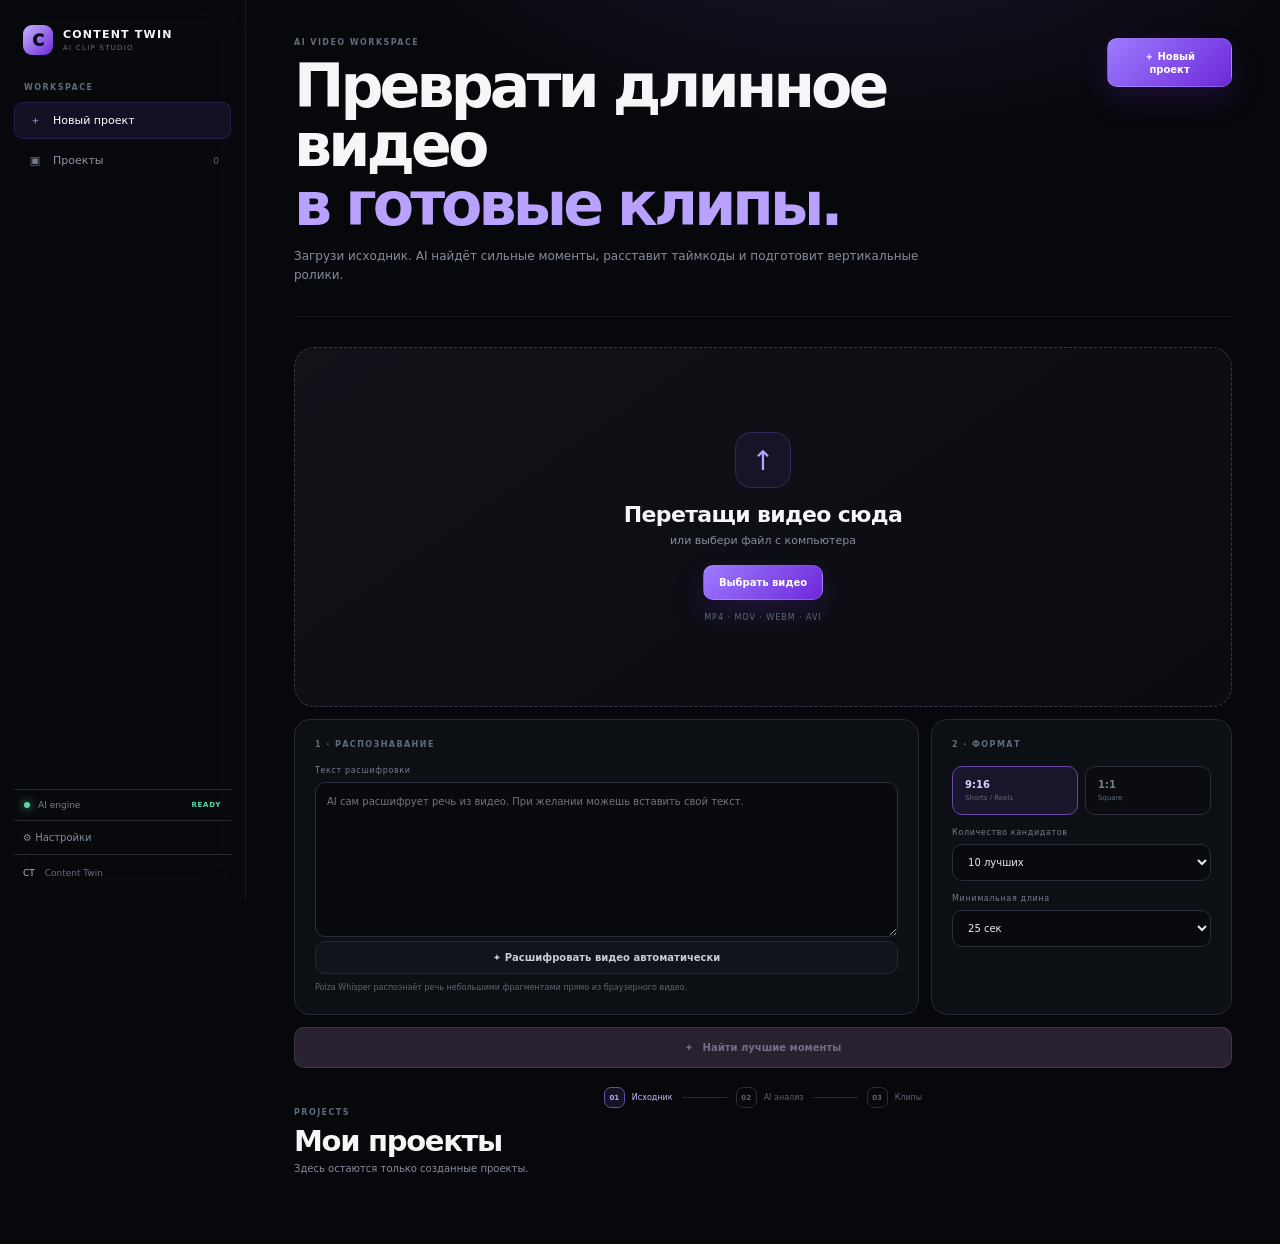
==== commit 05e50893: "Add automatic Polza Whisper transcription UI" ====
--- a/index.html
+++ b/index.html
@@ -33,8 +33,9 @@
 
   <div class="settings-grid">
     <div class="panel"><div class="panel-title">1 · РАСПОЗНАВАНИЕ</div>
-      <label>Текст расшифровки</label><textarea id="transcript" placeholder="Вставь готовую расшифровку. Если в тексте есть таймкоды — AI использует их."></textarea>
-      <div class="hint">На следующем этапе подключим автоматическую транскрибацию через Polza Whisper.</div>
+      <label>Текст расшифровки</label><textarea id="transcript" placeholder="AI сам расшифрует речь из видео. При желании можешь вставить свой текст."></textarea>
+      <button class="ghost wide" id="transcribeBtn">✦ Расшифровать видео автоматически</button>
+      <div class="hint" id="transcribeHint">Polza Whisper распознаёт речь небольшими фрагментами прямо из браузерного видео.</div>
     </div>
     <div class="panel"><div class="panel-title">2 · ФОРМАТ</div>
       <div class="choice-row"><button class="choice active" data-ratio="9:16">9:16<span>Shorts / Reels</span></button><button class="choice" data-ratio="1:1">1:1<span>Square</span></button></div>
@@ -62,4 +63,4 @@
 </div>
 
 <div id="settingsModal" class="modal hidden"><div class="modal-box"><button class="modal-close" id="closeSettings">×</button><div class="kicker">SETTINGS</div><h2>Настройки</h2><p>API-ключ хранится на сервере Vercel. В браузер его больше вводить не нужно.</p><div class="server-box"><i></i> Server API <b id="apiState">CHECKING</b></div><button class="ghost wide" id="closeSettings2">Закрыть</button></div></div>
-<script src="./static/app.js?v=20260921-01"></script></body></html>+<script src="./static/app.js?v=20260921-02"></script></body></html>
--- a/static/style.css
+++ b/static/style.css
@@ -1,28 +1,13 @@
-:root{--bg:#06070a;--panel:#0d1016;--panel2:#12151c;--line:#252a34;--text:#f6f7fa;--muted:#858e9d;--accent:#8b5cf6;--accent2:#c4b5fd;--good:#55d6a4;--bad:#ff8197}
-*{box-sizing:border-box}html{scroll-behavior:smooth}body{margin:0;background:radial-gradient(900px 500px at 70% -10%,rgba(139,92,246,.18),transparent 60%),radial-gradient(700px 500px at 0 100%,rgba(56,189,248,.06),transparent 60%),var(--bg);color:var(--text);font-family:Inter,system-ui,-apple-system,BlinkMacSystemFont,"Segoe UI",sans-serif}
-button,input,textarea,select{font:inherit}button{cursor:pointer}.hidden{display:none!important}.app-shell{display:flex;min-height:100vh}
-.sidebar{width:258px;flex:0 0 258px;height:100vh;position:sticky;top:0;padding:22px 16px;background:rgba(8,10,14,.88);backdrop-filter:blur(24px);border-right:1px solid rgba(255,255,255,.06);display:flex;flex-direction:column;z-index:10}
-.brand{display:flex;align-items:center;gap:9px;font-size:14px;font-weight:900;letter-spacing:.06em;padding:4px 9px 24px}.brand-mark{width:28px;height:28px;border-radius:9px;display:grid;place-items:center;background:linear-gradient(135deg,#bca9ff,#6d42e8);color:#0b0811;box-shadow:0 0 28px rgba(139,92,246,.35)}
-.workspace-switch{display:flex;align-items:center;gap:9px;padding:10px;border:1px solid var(--line);background:#10131a;border-radius:12px;margin-bottom:24px}.workspace-switch>div{min-width:0;flex:1}.workspace-switch b,.workspace-switch small{display:block}.workspace-switch b{font-size:12px}.workspace-switch small{font-size:10px;color:var(--muted);margin-top:2px}.avatar,.profile-chip{display:grid;place-items:center;width:30px;height:30px;border-radius:9px;background:#29203f;color:#cfc2ff;font-weight:800;font-size:11px}
-.side-label,.eyebrow,.mini-label{font-size:9px;letter-spacing:.18em;font-weight:800;color:#626b79}.side-label{padding:0 10px 9px}nav{display:grid;gap:3px}nav button{border:1px solid transparent;background:transparent;color:#8f97a5;text-align:left;padding:10px 11px;border-radius:10px;font-size:12px;display:flex;align-items:center;gap:10px;transition:.18s}nav button span{width:18px;text-align:center;color:#6e7785}nav button:hover,nav button.active{background:linear-gradient(90deg,rgba(139,92,246,.16),rgba(139,92,246,.035));border-color:rgba(139,92,246,.22);color:#fff}nav button.active span{color:var(--accent2)}
-.sidebar-bottom{margin-top:auto;display:grid;gap:9px}.credits{display:flex;align-items:center;gap:7px;padding:11px 10px;border-top:1px solid var(--line);color:#727b89;font-size:10px}.credits b{color:var(--good);font-size:7px;margin-left:auto}.credits strong{color:#fff;font-size:12px}.settings-btn{background:#11141a;border:1px solid var(--line);color:#b8bec9;border-radius:10px;padding:10px;font-size:11px}.status{font-size:10px;color:#626a77;padding:4px 9px}.status i{display:inline-block;width:6px;height:6px;border-radius:50%;background:var(--good);margin-right:6px;box-shadow:0 0 10px var(--good)}
-.main{width:min(1450px,100%);padding:34px 42px 70px;margin:0 auto;min-width:0}.topbar{display:flex;justify-content:space-between;align-items:flex-start;gap:24px;margin-bottom:30px;padding-bottom:24px;border-bottom:1px solid rgba(255,255,255,.05)}.topbar h1{font-size:clamp(31px,3.8vw,53px);letter-spacing:-.055em;line-height:1.02;margin:7px 0 9px;max-width:850px}.topbar p{margin:0;color:var(--muted);font-size:13px;max-width:720px;line-height:1.55}.top-actions{display:flex;gap:8px;align-items:center}.profile-chip{border:1px solid #4c3e73;width:35px;height:35px}
-.ghost,.primary,.small{border-radius:10px;padding:10px 14px;font-size:11px;font-weight:750;transition:.18s}.ghost{background:#11141a;border:1px solid var(--line);color:#d8dce3}.ghost:hover{border-color:#55467a;background:#17151f}.primary{background:linear-gradient(135deg,#8b5cf6,#6d28d9);border:1px solid rgba(255,255,255,.15);color:#fff;box-shadow:0 10px 30px rgba(109,40,217,.25)}.primary:hover{transform:translateY(-1px);filter:brightness(1.08)}.primary.big{padding:13px 18px;font-size:12px}.primary span{margin-left:9px}.wide{width:100%}
-.page-heading{display:flex;justify-content:space-between;align-items:end;margin:12px 0 20px}.page-heading h2,.section-head h2{margin:5px 0 6px;font-size:30px;letter-spacing:-.04em}.page-heading p{margin:0;color:var(--muted);font-size:12px}
-.hero-card{display:grid;grid-template-columns:1.1fr .9fr;gap:20px;min-height:445px;border:1px solid rgba(255,255,255,.08);border-radius:24px;background:linear-gradient(135deg,rgba(18,20,28,.98),rgba(9,11,15,.98));box-shadow:0 24px 80px rgba(0,0,0,.35);overflow:hidden;position:relative}.hero-card:after{content:"";position:absolute;width:500px;height:500px;border-radius:50%;right:-220px;top:-220px;background:radial-gradient(circle,rgba(139,92,246,.18),transparent 65%);pointer-events:none}.hero-copy{padding:45px 42px;position:relative;z-index:1}.hero-badge{display:inline-flex;gap:7px;align-items:center;color:#b9adff;font-size:9px;letter-spacing:.13em;font-weight:900}.hero-badge span{width:6px;height:6px;border-radius:50%;background:var(--good);box-shadow:0 0 12px var(--good)}.hero-badge b{font-size:8px;color:#6e7684;margin-left:4px}.hero-copy h2{font-size:clamp(38px,4.7vw,66px);line-height:.97;letter-spacing:-.06em;margin:18px 0 17px}.hero-copy h2 em{font-style:normal;color:#b9a5ff}.hero-copy p{color:#9aa2af;line-height:1.65;font-size:13px;max-width:690px}.hero-actions{display:flex;gap:9px;margin-top:25px}.trust-row{display:flex;flex-wrap:wrap;gap:15px;margin-top:25px;color:#727a87;font-size:10px}
-.hero-preview{align-self:center;margin:30px 30px 30px 0;border:1px solid #292d37;border-radius:18px;background:rgba(6,7,10,.72);padding:19px;box-shadow:0 25px 60px rgba(0,0,0,.3);position:relative;z-index:1}.preview-top,.preview-footer{display:flex;justify-content:space-between;align-items:center;color:#626b79;font-size:8px;letter-spacing:.12em;font-weight:800}.preview-top b{color:#dce0e6;font-size:9px;letter-spacing:0}.timeline{height:62px;margin:18px 0 8px;border-top:1px solid #2a2d36;border-bottom:1px solid #2a2d36;position:relative;background:repeating-linear-gradient(90deg,transparent 0 10%,rgba(255,255,255,.025) 10% 10.2%)}.timeline:before{content:"";position:absolute;left:0;right:0;top:31px;height:2px;background:linear-gradient(90deg,#55477e,#8f73e8,#55477e);opacity:.75}.timeline i{position:absolute;top:25px;width:13px;height:13px;border-radius:50%;background:#7770a0;border:3px solid #17141f;box-shadow:0 0 0 1px #7770a0}.timeline i.hot{background:#d3c7ff;box-shadow:0 0 18px rgba(171,146,255,.9)}.score-list{display:grid;gap:7px}.score-list>div{display:grid;grid-template-columns:70px 38px 1fr;align-items:center;gap:9px;background:#101218;border:1px solid #1f232c;border-radius:10px;padding:10px}.score-list span{font-size:9px;color:#7b8390}.score-list strong{font-size:16px;color:#c0b0ff}.score-list p{margin:0;font-size:9px;color:#8d95a1;white-space:nowrap;overflow:hidden;text-overflow:ellipsis}.preview-footer{border-top:1px solid #20242d;margin-top:13px;padding-top:11px}.preview-footer b{color:#8e96a3;letter-spacing:0;font-size:8px}
-.section-head{margin:36px 0 16px}.workflow-grid{display:grid;grid-template-columns:repeat(4,1fr);gap:10px}.workflow-card{background:#0d1015;border:1px solid var(--line);border-radius:15px;padding:18px;min-height:135px}.workflow-card span{color:#9c83ff;font-size:9px;font-weight:900}.workflow-card b{display:block;font-size:14px;margin-top:20px}.workflow-card p{font-size:10px;color:var(--muted);line-height:1.5;margin:7px 0 0}.stats-strip{display:grid;grid-template-columns:repeat(4,1fr);border:1px solid var(--line);border-radius:15px;background:#0c0f14;margin-top:10px;overflow:hidden}.stats-strip div{padding:17px 20px;border-right:1px solid var(--line)}.stats-strip div:last-child{border:0}.stats-strip strong{display:block;font-size:19px}.stats-strip span{font-size:9px;color:var(--muted);text-transform:uppercase;letter-spacing:.08em}
-.card{background:linear-gradient(145deg,rgba(17,19,26,.96),rgba(9,11,15,.96));border:1px solid rgba(255,255,255,.07);border-radius:17px;padding:21px;box-shadow:0 18px 60px rgba(0,0,0,.2)}.cardhead{display:flex;justify-content:space-between;align-items:center;color:#69717e;font-size:9px;letter-spacing:.14em;font-weight:850}.cardhead b{color:#a78cff;font-size:8px}
-.upload-layout{display:grid;grid-template-columns:1.25fr .75fr;gap:12px;margin-bottom:13px}.upload-card,.link-card{background:#0d1015;border:1px solid var(--line);border-radius:17px;padding:30px;min-height:285px}.upload-card{text-align:center;border-style:dashed;display:flex;flex-direction:column;align-items:center;justify-content:center}.upload-icon{width:48px;height:48px;border-radius:14px;background:#1a1526;color:#bba9ff;display:grid;place-items:center;font-size:24px;margin-bottom:12px}.upload-card h3{margin:0 0 5px;font-size:18px}.upload-card p,.source-note{margin:0;color:var(--muted);font-size:11px}.upload-meta{margin-top:15px;color:#5e6673;font-size:9px}.link-card{display:flex;flex-direction:column;justify-content:center}.link-card input,.source-input,.idea-form input,.hook-lab-form input,.hook-lab-form select,.studio-controls input,.studio-controls select,.modal-card input{width:100%;background:#080a0e!important;border:1px solid #292e38!important;border-radius:10px!important;color:#f5f6f8!important;padding:12px;outline:0}.link-card input{margin:10px 0}.source-note{line-height:1.6;margin-top:14px}.library-card,.analysis-panel{margin-top:13px}.video-list{display:grid;gap:7px;margin-top:14px}.video-row{display:flex;align-items:center;justify-content:space-between;gap:15px;background:#12151b;border:1px solid #20242d;border-radius:11px;padding:12px}.video-row small{display:block;color:#727b88;font-size:9px;margin-top:4px}
-.analysis-placeholder{text-align:center;padding:62px 20px;color:var(--muted)}.analysis-placeholder h3{color:#e6e8ed;margin:12px 0 6px;font-size:15px}.analysis-placeholder p{max-width:580px;margin:0 auto 16px;font-size:11px;line-height:1.6}.scan-ring{width:48px;height:48px;border-radius:15px;margin:auto;display:grid;place-items:center;color:#b6a3ff;background:#191526;border:1px solid #3b3154;box-shadow:0 0 35px rgba(133,101,255,.13)}
-.profile-layout,.generator-layout{display:grid;grid-template-columns:.8fr 1.2fr;gap:13px;margin-bottom:13px}.profile-input-card,.profile-output-card{min-height:390px}.source-input{min-height:255px;resize:vertical;margin:13px 0}.inline-state{font-size:9px;color:#68717e;margin-top:10px}.profile-view{display:grid;gap:8px;margin-top:13px}.profile-item{background:#12151b;border:1px solid #20242d;border-radius:10px;padding:12px}.profile-item b{font-size:8px;color:#a991ff;text-transform:uppercase;letter-spacing:.1em}.profile-item p{margin:6px 0 0;font-size:11px;color:#b6bdc8;line-height:1.5}
-.idea-hero{display:grid;grid-template-columns:1fr 1fr;align-items:center;gap:25px;margin-bottom:13px}.idea-hero h3{font-size:22px;margin:11px 0 7px}.idea-hero p{color:var(--muted);font-size:11px}.idea-form{display:grid;grid-template-columns:1fr auto;gap:8px}.ideas-grid{display:grid;grid-template-columns:repeat(2,1fr);gap:10px}.idea,.hook-card{background:#0d1015;border:1px solid var(--line);border-radius:13px;padding:17px}.idea h3{font-size:14px;margin:0 0 6px}.idea p{font-size:10px;color:var(--muted);line-height:1.55}.tag{color:#a78fff;font-size:8px;text-transform:uppercase;letter-spacing:.1em}
-.generator-layout .card{min-height:470px}.generated{white-space:pre-wrap;background:#090b0f;border:1px solid #20242d;border-radius:12px;padding:17px;min-height:330px;margin:13px 0 0;color:#dce0e6;line-height:1.6;font:12px/1.6 ui-monospace,SFMono-Regular,Consolas,monospace}.result-actions{display:flex;gap:7px;justify-content:flex-end}.small{background:#171a21;border:1px solid #2a2f39;color:#bdc3ce;padding:7px 10px;font-size:9px}.small:hover{border-color:#544679}
-.studio-grid{display:grid;grid-template-columns:290px 1fr;gap:13px}.studio-controls{display:grid;align-content:start;gap:7px}.studio-controls label{font-size:8px;color:#69717e;letter-spacing:.13em;margin-top:6px}.divider{height:1px;background:var(--line);margin:10px 0}.studio-result-wrap{min-height:620px}.studio-result{margin-top:12px}.video-prompt-preview{padding:11px;background:#090b0f;border:1px solid #20242d;border-radius:10px;color:#7f8794;font-size:9px;line-height:1.5}.video-generation-status{margin-top:10px;min-height:18px;padding:11px 13px;border:1px solid rgba(139,92,246,.16);background:rgba(139,92,246,.06);border-radius:12px;color:#aaa3bd;font-size:10px}.empty-state{text-align:center;padding:80px 20px;color:#727988}.empty-state h3{color:#e3e6eb;margin:11px 0 5px}.empty-state p{font-size:10px;line-height:1.6;max-width:520px;margin:auto}.studio-output h2{font-size:23px;margin-top:18px}.hook{background:#12151b;border-left:3px solid #a187ff;padding:12px;border-radius:0 10px 10px 0}.hook p{margin:6px 0;font-size:12px}.beat{display:flex;gap:13px;padding:13px 0;border-top:1px solid #20242d}.beat>b{min-width:55px;color:#a992ff;font-size:10px}.beat strong{font-size:11px}.beat small{display:block;color:#7f8794;font-size:9px;line-height:1.5;margin-top:4px}
-.hook-lab-form{display:grid;grid-template-columns:1fr 150px auto;gap:8px}.hook-results{display:grid;gap:8px;margin-top:17px}.hook-card{display:flex;gap:13px}.hook-card>span{color:#a78cff;font-weight:900}.hook-card strong{font-size:12px}.hook-card p,.hook-card small{display:block;color:var(--muted);font-size:10px;margin:6px 0}.analytics-grid{display:grid;grid-template-columns:repeat(4,1fr);gap:10px}.metric{background:#0d1015;border:1px solid var(--line);border-radius:14px;padding:18px}.metric span{display:block;color:#707987;font-size:9px;text-transform:uppercase;letter-spacing:.1em}.metric strong{display:block;font-size:28px;margin-top:10px}.analytics-card{margin-top:13px}.analytics-actions{display:flex;justify-content:flex-end;gap:7px;margin-top:12px}
-.logs-card{min-height:480px}.log-window{height:260px;overflow:auto;background:#06080b;border:1px solid rgba(255,255,255,.06);border-radius:12px;padding:10px;font:10px/1.7 ui-monospace,SFMono-Regular,Consolas,monospace}.log-line{display:grid;grid-template-columns:70px 55px 1fr;gap:8px;padding:2px 0;color:#8f96a4}.log-time{color:#555d6b}.log-type{color:#a78bfa}.log-msg{color:#c8ccd5;word-break:break-word}.log-line.error .log-type,.log-line.error .log-msg{color:var(--bad)}.log-line.ok .log-type{color:var(--good)}.log-empty{color:#555d6b;padding:8px}
-.modal{position:fixed;inset:0;background:rgba(0,0,0,.72);backdrop-filter:blur(8px);display:grid;place-items:center;padding:20px;z-index:50}.modal-card{width:min(480px,100%);background:#101218;border:1px solid #2c303b;border-radius:18px;padding:22px;box-shadow:0 25px 80px rgba(0,0,0,.5)}.modal-card h2{margin:20px 0 7px}.modal-card p{color:var(--muted);font-size:11px;line-height:1.5}.modal-card label{display:block;color:#777f8c;font-size:9px;margin:14px 0 6px}.modal-actions{display:flex;justify-content:flex-end;gap:7px;margin-top:17px}.modal-actions .primary,.modal-actions .small{margin:0}.close{border:0;background:transparent;color:#8b93a0;font-size:24px}.uploadrow{width:100%;max-width:450px;margin-top:9px;padding:8px 10px;background:#151821;border-radius:8px;font-size:9px;color:#aab1bc;text-align:left}
-.ai-video-result{margin-top:18px;padding:18px;border-radius:18px;background:#080a0e;border:1px solid rgba(255,255,255,.08)}.ai-video-result video{display:block;width:min(360px,100%);aspect-ratio:9/16;object-fit:cover;background:#050608;border:1px solid #292d37;border-radius:16px;box-shadow:0 20px 70px rgba(0,0,0,.45)}.video-result-head{display:flex;justify-content:space-between;align-items:center;margin-bottom:14px}.video-result-head strong{color:#c4b5fd;letter-spacing:.12em;font-size:11px}.video-result-head span{color:#737b89;font-size:11px}.ai-video-result .result-actions{justify-content:flex-start}.ai-video-result a{text-decoration:none}
-@media(max-width:1050px){.main{padding:28px}.hero-card{grid-template-columns:1fr}.hero-preview{margin:0 28px 28px}.workflow-grid{grid-template-columns:repeat(2,1fr)}}@media(max-width:900px){.sidebar{width:74px;flex-basis:74px}.sidebar .brand>span:not(.brand-mark),.workspace-switch>div,.workspace-switch>span:last-child,.side-label,.credits,.settings-btn{display:none}.workspace-switch{justify-content:center}.sidebar nav button{justify-content:center}.sidebar nav button span{margin:0}.studio-grid{grid-template-columns:1fr}}@media(max-width:800px){.sidebar{display:none}.main{padding:22px 16px 50px}.topbar{display:block}.top-actions{margin-top:14px}.hero-copy{padding:32px 25px}.hero-copy h2{font-size:42px}.hero-preview{margin:0 18px 18px}.upload-layout,.profile-layout,.generator-layout,.idea-hero{grid-template-columns:1fr}.ideas-grid{grid-template-columns:1fr}.analytics-grid,.stats-strip{grid-template-columns:repeat(2,1fr)}.stats-strip div:nth-child(2){border-right:0}.stats-strip div:nth-child(-n+2){border-bottom:1px solid var(--line)}.hook-lab-form{grid-template-columns:1fr}}@media(max-width:520px){.main{padding:18px 12px 40px}.hero-actions{flex-direction:column}.trust-row{display:grid}.workflow-grid,.stats-strip{grid-template-columns:1fr}.stats-strip div{border-right:0!important;border-bottom:1px solid var(--line)}.stats-strip div:last-child{border-bottom:0}.score-list>div{grid-template-columns:58px 32px 1fr}.score-list p{white-space:normal}.top-actions .ghost{flex:1}}
-
-.clip-results{display:grid;gap:9px;margin-top:14px}.clip-card{display:grid;grid-template-columns:42px 1fr;gap:12px;background:#0b0e13;border:1px solid #252a34;border-radius:13px;padding:14px}.clip-rank{width:34px;height:34px;border-radius:10px;display:grid;place-items:center;background:#191326;color:#a78bfa;font-size:9px;font-weight:900}.clip-top{display:flex;justify-content:space-between;gap:10px}.clip-top b{font-size:12px}.clip-top strong{color:#b9a5ff;font-size:16px}.clip-time{color:#777f8d;font-size:9px;margin-top:4px}.clip-card p{font-size:10px;color:#aeb5c0;line-height:1.5;margin:8px 0}.clip-meta{display:flex;flex-wrap:wrap;gap:7px;margin-bottom:10px}.clip-meta span{font-size:8px;color:#7d8694;background:#13161d;border:1px solid #232833;border-radius:7px;padding:6px 7px;max-width:100%}
+:root{--bg:#07080b;--panel:#0d1015;--panel2:#11151c;--line:#242933;--text:#f5f6f8;--muted:#858d9b;--purple:#8b5cf6;--purple2:#b8a1ff;--green:#59d9a6;--red:#ff748a}
+*{box-sizing:border-box}html,body{margin:0;min-height:100%;background:var(--bg);color:var(--text);font-family:Inter,system-ui,-apple-system,BlinkMacSystemFont,"Segoe UI",sans-serif}button,input,textarea,select{font:inherit}button{cursor:pointer}.hidden{display:none!important}
+body{background:radial-gradient(800px 420px at 67% -10%,rgba(139,92,246,.17),transparent 65%),var(--bg)}
+.shell{min-height:100vh;display:flex}.side{position:fixed;inset:0 auto 0 0;width:246px;padding:20px 14px;border-right:1px solid rgba(255,255,255,.065);background:rgba(8,10,14,.88);backdrop-filter:blur(22px);display:flex;flex-direction:column;z-index:20}.brand{display:flex;align-items:center;gap:10px;padding:5px 9px 28px}.logo{width:30px;height:30px;border-radius:9px;display:grid;place-items:center;background:linear-gradient(135deg,#c4b5fd,#6d28d9);color:#0c0813;font-weight:950}.brand b{display:block;font-size:11px;letter-spacing:.11em}.brand small{display:block;color:#656e7c;font-size:7px;letter-spacing:.18em;margin-top:3px}.nav-label,.kicker,.panel-title{font-size:8px;font-weight:850;letter-spacing:.18em;color:#626b79}.nav-label{padding:0 10px 8px}.nav{width:100%;border:1px solid transparent;background:transparent;color:#8d96a4;padding:10px 11px;border-radius:9px;text-align:left;font-size:11px;margin:2px 0;display:flex;align-items:center;gap:9px}.nav span{width:18px;color:#727b89;text-align:center}.nav i{font-style:normal;margin-left:auto;color:#626a77;font-size:9px}.nav:hover,.nav.active{background:rgba(139,92,246,.1);border-color:rgba(139,92,246,.18);color:#fff}.nav.active span{color:var(--purple2)}.side-spacer{flex:1}.server{display:flex;align-items:center;gap:8px;padding:10px;border-top:1px solid var(--line);border-bottom:1px solid var(--line);font-size:9px;color:#777f8c}.server i,.server-box i{width:6px;height:6px;border-radius:50%;background:var(--green);box-shadow:0 0 10px var(--green)}.server b{margin-left:auto;color:var(--green);font-size:7px;letter-spacing:.1em}.settings{border:0;background:transparent;color:#858e9c;text-align:left;padding:11px 9px;font-size:10px}.settings:hover{color:#fff}.user{border-top:1px solid var(--line);padding:13px 9px 2px;color:#b8bec9;font-size:9px}.user span{margin-left:7px;color:#656e7b}
+.main{margin-left:246px;width:calc(100% - 246px);max-width:1450px;padding:38px 48px 70px}.header{display:flex;justify-content:space-between;gap:30px;align-items:flex-start;padding-bottom:31px;border-bottom:1px solid rgba(255,255,255,.055);margin-bottom:30px}.header h1{font-size:clamp(36px,4.7vw,62px);line-height:.98;letter-spacing:-.065em;margin:10px 0 13px}.header h1 em{font-style:normal;color:var(--purple2)}.header p{margin:0;color:var(--muted);font-size:12px;line-height:1.6;max-width:670px}.primary,.ghost,.analyze,.choice{border-radius:10px;font-size:10px;font-weight:800}.primary{background:linear-gradient(135deg,#9d7bff,#6d28d9);color:#fff;border:1px solid rgba(255,255,255,.13);padding:11px 15px;box-shadow:0 12px 30px rgba(109,40,217,.2)}.ghost{background:#11141a;color:#c7ccd5;border:1px solid var(--line);padding:10px 13px}.ghost:hover{border-color:#4c3a70}.wide{width:100%}
+.dropzone{min-height:360px;border:1px dashed #363a46;border-radius:20px;background:linear-gradient(145deg,rgba(18,20,27,.92),rgba(10,12,16,.96));display:flex;flex-direction:column;align-items:center;justify-content:center;text-align:center;transition:.2s}.dropzone.drag{border-color:var(--purple);background:rgba(139,92,246,.07)}.drop-icon{width:56px;height:56px;border-radius:16px;display:grid;place-items:center;background:#181326;border:1px solid #34285a;color:#b9a5ff;font-size:27px;margin-bottom:14px}.dropzone h2{font-size:22px;margin:0 0 7px;letter-spacing:-.03em}.dropzone p{margin:0 0 18px;color:var(--muted);font-size:11px}.dropzone>small{color:#5e6673;font-size:8px;margin-top:13px;letter-spacing:.12em}.source-card{margin-top:12px;padding:12px;border:1px solid var(--line);background:var(--panel);border-radius:16px;display:grid;grid-template-columns:170px 1fr;gap:16px}.source-thumb video{width:100%;height:100px;object-fit:cover;border-radius:10px;background:#050608}.source-info{display:grid;align-content:center}.source-info h3{font-size:14px;margin:7px 0;overflow:hidden;text-overflow:ellipsis;white-space:nowrap}.source-meta{display:flex;gap:12px;color:#727b88;font-size:9px}.progress{height:3px;background:#1b1e25;border-radius:9px;margin:14px 0 11px;overflow:hidden}.progress i{display:block;height:100%;width:100%;background:linear-gradient(90deg,var(--purple),#b9a5ff)}
+.settings-grid{display:grid;grid-template-columns:1.35fr .65fr;gap:12px;margin-top:12px}.panel{background:rgba(13,16,21,.95);border:1px solid var(--line);border-radius:16px;padding:20px}.panel-title{margin-bottom:17px}.panel label{display:block;color:#747d8b;font-size:8px;letter-spacing:.08em;margin:13px 0 7px}.panel textarea,.panel select{width:100%;border:1px solid #292e38;background:#080a0e;color:#e9ebef;border-radius:10px;padding:11px;outline:0}.panel textarea{height:155px;resize:vertical;font-size:10px;line-height:1.55}.panel select{font-size:10px}.hint{color:#5e6673;font-size:8px;line-height:1.5;margin-top:8px}.choice-row{display:grid;grid-template-columns:1fr 1fr;gap:7px}.choice{background:#0a0c10;border:1px solid #292e38;color:#777f8c;text-align:left;padding:12px}.choice.active{border-color:#6847a7;background:rgba(139,92,246,.1);color:#d9d0ff}.choice span{display:block;font-size:7px;color:#606977;font-weight:500;margin-top:4px}
+.analyze{width:100%;margin-top:12px;padding:14px;border:1px solid rgba(255,255,255,.1);background:#29212f;color:#766c83}.analyze:not(:disabled){background:linear-gradient(135deg,#9d7bff,#6d28d9);color:#fff;box-shadow:0 15px 35px rgba(109,40,217,.18)}.analyze span{margin-right:6px}.process{display:flex;align-items:center;justify-content:center;gap:9px;margin:19px auto 0;max-width:500px}.step{display:flex;gap:7px;align-items:center;color:#59616e;font-size:8px}.step b{width:21px;height:21px;border:1px solid #292e38;border-radius:7px;display:grid;place-items:center;font-size:7px}.step.active{color:#c5b6ff}.step.active b{border-color:#6b4bab;color:#b9a5ff;background:#171124}.line{height:1px;background:#252932;width:45px}
+.results{padding-top:2px}.results-top{display:flex;justify-content:space-between;align-items:flex-end;margin-bottom:17px}.results-top h2,.section-head h2{font-size:29px;letter-spacing:-.045em;margin:7px 0 5px}.results-top p,.section-head p{margin:0;color:var(--muted);font-size:10px}.result-layout{display:grid;grid-template-columns:.72fr 1.28fr;gap:12px}.result-source{position:sticky;top:20px;height:max-content}.result-source video{width:100%;max-height:650px;background:#050608;border-radius:11px;object-fit:contain}.timeline{height:7px;background:#1b1e26;border-radius:9px;margin-top:13px;position:relative}.timeline i{position:absolute;top:0;height:100%;background:var(--purple);border-radius:9px;opacity:.8}.clip-results{display:grid;gap:8px}.clip-card{display:grid;grid-template-columns:38px 1fr;gap:12px;background:#0d1015;border:1px solid var(--line);border-radius:14px;padding:13px}.clip-rank{width:32px;height:32px;border-radius:9px;background:#181326;color:#b9a5ff;display:grid;place-items:center;font-size:8px;font-weight:900}.clip-top{display:flex;justify-content:space-between;gap:10px}.clip-top b{font-size:12px}.score{color:#bba8ff;font-size:15px}.clip-time{color:#727b89;font-size:8px;margin-top:4px}.clip-card p{color:#aab1bd;font-size:9px;line-height:1.5;margin:8px 0}.clip-meta{display:flex;flex-wrap:wrap;gap:6px;margin-bottom:9px}.clip-meta span{font-size:7px;color:#7c8491;background:#12151b;border:1px solid #222730;border-radius:6px;padding:5px 6px}.clip-card button{padding:7px 9px;font-size:8px}.clip-empty{text-align:center;padding:50px 20px;color:#6e7684;border:1px dashed #292e38;border-radius:14px}.clip-empty b{display:block;color:#d6dae1;margin-bottom:5px}
+.projects-list{display:grid;gap:8px}.project{background:#0d1015;border:1px solid var(--line);border-radius:13px;padding:14px;display:flex;align-items:center;justify-content:space-between}.project b{font-size:11px}.project small{display:block;color:#6d7582;font-size:8px;margin-top:5px}.project-actions{display:flex;gap:6px}
+.modal{position:fixed;inset:0;background:rgba(0,0,0,.72);backdrop-filter:blur(8px);display:grid;place-items:center;padding:20px;z-index:50}.modal-box{width:min(430px,100%);background:#101319;border:1px solid #303541;border-radius:17px;padding:22px;box-shadow:0 25px 80px rgba(0,0,0,.5);position:relative}.modal-close{position:absolute;right:15px;top:10px;background:none;border:0;color:#8d95a2;font-size:25px}.modal-box h2{margin:18px 0 6px}.modal-box p{font-size:10px;color:var(--muted);line-height:1.5}.server-box{display:flex;align-items:center;gap:8px;padding:12px;background:#0a0c10;border:1px solid #232833;border-radius:10px;margin:16px 0}.server-box b{margin-left:auto;color:var(--green);font-size:8px}
+@media(max-width:950px){.side{width:70px}.brand>div:not(.logo),.nav-label,.nav:not(.active)::after,.nav i,.server span,.server b,.settings,.user span{display:none}.nav{justify-content:center}.main{margin-left:70px;width:calc(100% - 70px);padding:28px}.settings-grid,.result-layout{grid-template-columns:1fr}.result-source{position:static}.result-source video{max-height:500px;max-width:360px}.header h1{font-size:45px}}
+@media(max-width:650px){.side{display:none}.main{margin:0;width:100%;padding:20px 14px 45px}.header{display:block}.header .primary{margin-top:18px}.header h1{font-size:39px}.dropzone{min-height:300px}.source-card{grid-template-columns:1fr}.source-thumb video{height:180px}.results-top{display:block}.results-actions{margin-top:12px}.choice-row{grid-template-columns:1fr 1fr}}
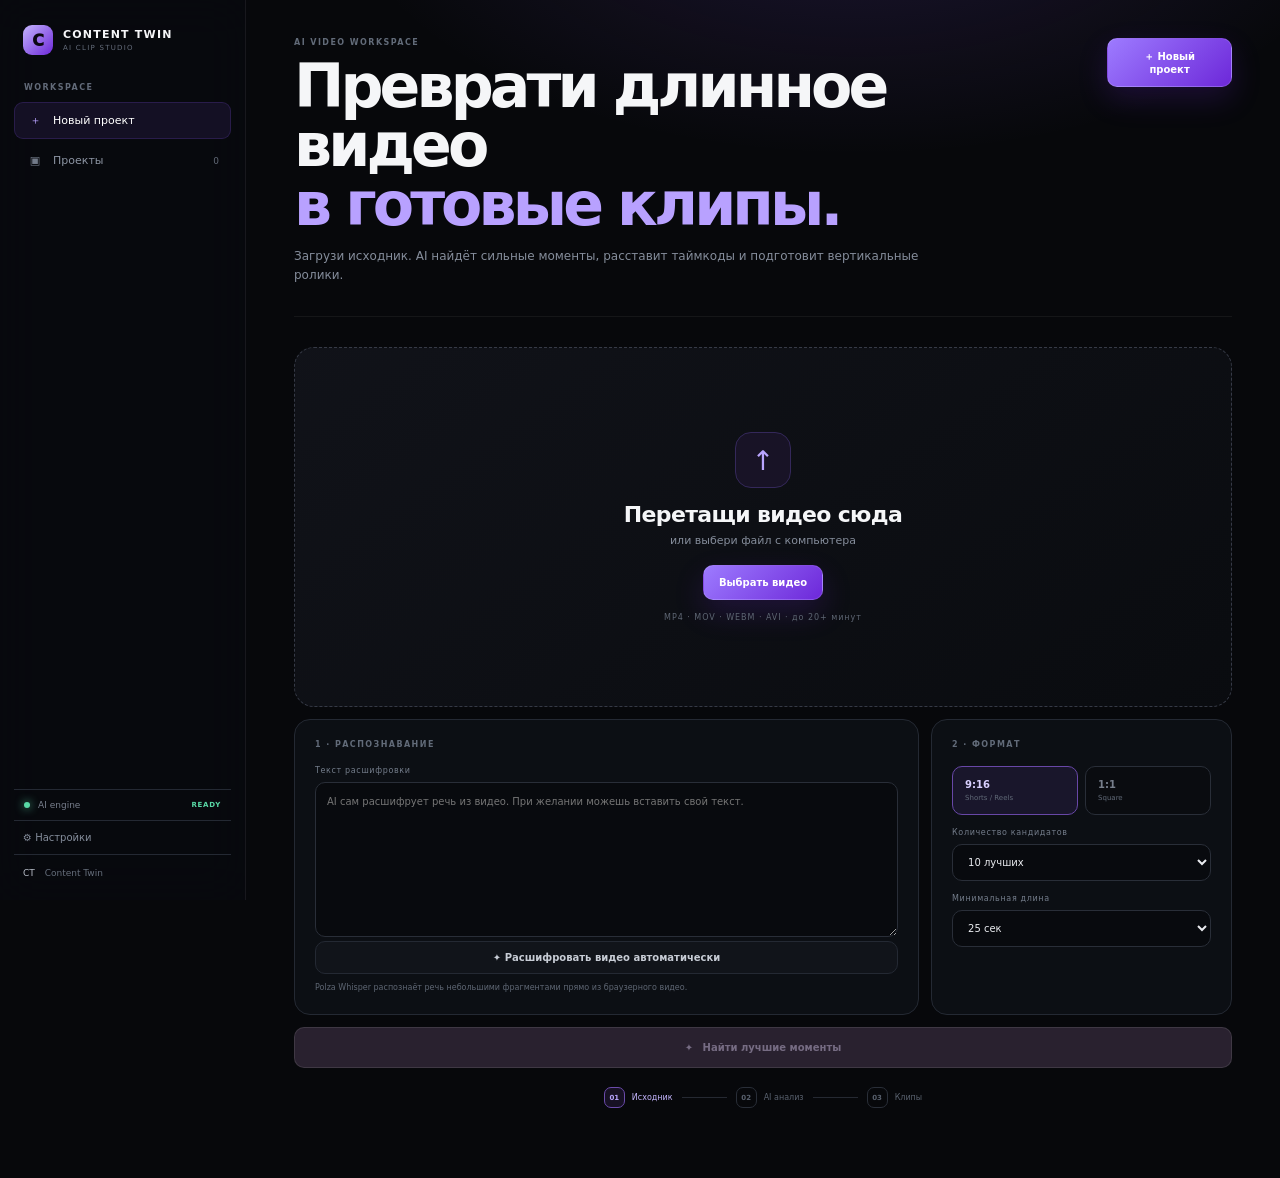
==== commit 67896688: "Update long video upload hint and cache" ====
--- a/index.html
+++ b/index.html
@@ -1,5 +1,5 @@
 <!doctype html>
-<html lang="ru"><head><meta charset="utf-8"><meta name="viewport" content="width=device-width,initial-scale=1"><title>Content Twin — AI Clips</title><link rel="stylesheet" href="./static/style.css?v=20260921-01"></head>
+<html lang="ru"><head><meta charset="utf-8"><meta name="viewport" content="width=device-width,initial-scale=1"><title>Content Twin — AI Clips</title><link rel="stylesheet" href="./static/style.css?v=20260921-03"></head>
 <body>
 <div class="shell">
 <aside class="side">
@@ -21,7 +21,7 @@
     <input id="fileInput" type="file" accept="video/mp4,video/quicktime,video/webm,video/x-msvideo" hidden>
     <div class="drop-icon">↑</div><h2>Перетащи видео сюда</h2><p>или выбери файл с компьютера</p>
     <button class="primary" id="chooseFile">Выбрать видео</button>
-    <small>MP4 · MOV · WEBM · AVI</small>
+    <small>MP4 · MOV · WEBM · AVI · до 20+ минут</small>
   </div>
   <div id="sourceCard" class="source-card hidden">
     <div class="source-thumb"><video id="sourceVideo" controls preload="metadata"></video></div>
@@ -63,4 +63,4 @@
 </div>
 
 <div id="settingsModal" class="modal hidden"><div class="modal-box"><button class="modal-close" id="closeSettings">×</button><div class="kicker">SETTINGS</div><h2>Настройки</h2><p>API-ключ хранится на сервере Vercel. В браузер его больше вводить не нужно.</p><div class="server-box"><i></i> Server API <b id="apiState">CHECKING</b></div><button class="ghost wide" id="closeSettings2">Закрыть</button></div></div>
-<script src="./static/app.js?v=20260921-02"></script></body></html>+<script src="./static/app.js?v=20260921-03"></script></body></html>
--- a/static/style.css
+++ b/static/style.css
@@ -11,3 +11,5 @@
 .modal{position:fixed;inset:0;background:rgba(0,0,0,.72);backdrop-filter:blur(8px);display:grid;place-items:center;padding:20px;z-index:50}.modal-box{width:min(430px,100%);background:#101319;border:1px solid #303541;border-radius:17px;padding:22px;box-shadow:0 25px 80px rgba(0,0,0,.5);position:relative}.modal-close{position:absolute;right:15px;top:10px;background:none;border:0;color:#8d95a2;font-size:25px}.modal-box h2{margin:18px 0 6px}.modal-box p{font-size:10px;color:var(--muted);line-height:1.5}.server-box{display:flex;align-items:center;gap:8px;padding:12px;background:#0a0c10;border:1px solid #232833;border-radius:10px;margin:16px 0}.server-box b{margin-left:auto;color:var(--green);font-size:8px}
 @media(max-width:950px){.side{width:70px}.brand>div:not(.logo),.nav-label,.nav:not(.active)::after,.nav i,.server span,.server b,.settings,.user span{display:none}.nav{justify-content:center}.main{margin-left:70px;width:calc(100% - 70px);padding:28px}.settings-grid,.result-layout{grid-template-columns:1fr}.result-source{position:static}.result-source video{max-height:500px;max-width:360px}.header h1{font-size:45px}}
 @media(max-width:650px){.side{display:none}.main{margin:0;width:100%;padding:20px 14px 45px}.header{display:block}.header .primary{margin-top:18px}.header h1{font-size:39px}.dropzone{min-height:300px}.source-card{grid-template-columns:1fr}.source-thumb video{height:180px}.results-top{display:block}.results-actions{margin-top:12px}.choice-row{grid-template-columns:1fr 1fr}}
+
+.view{display:none}.view.active{display:block}
